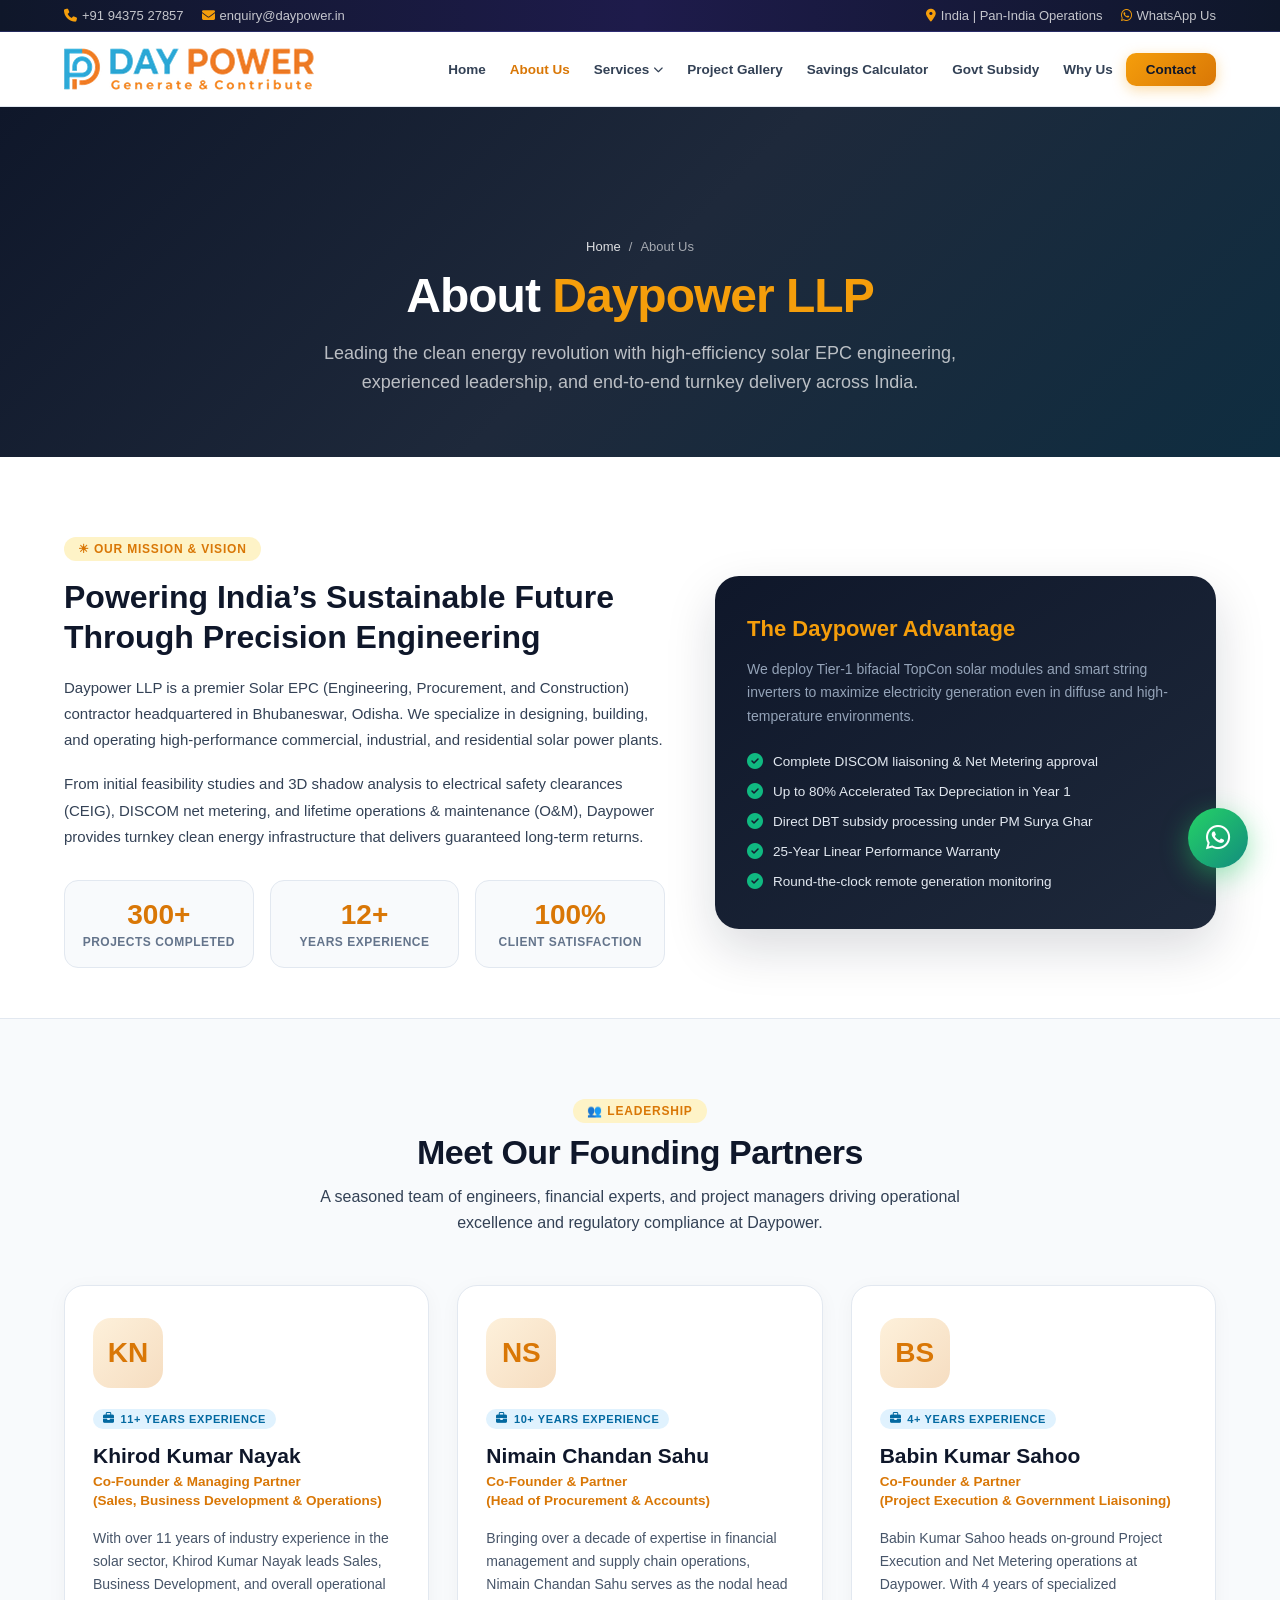
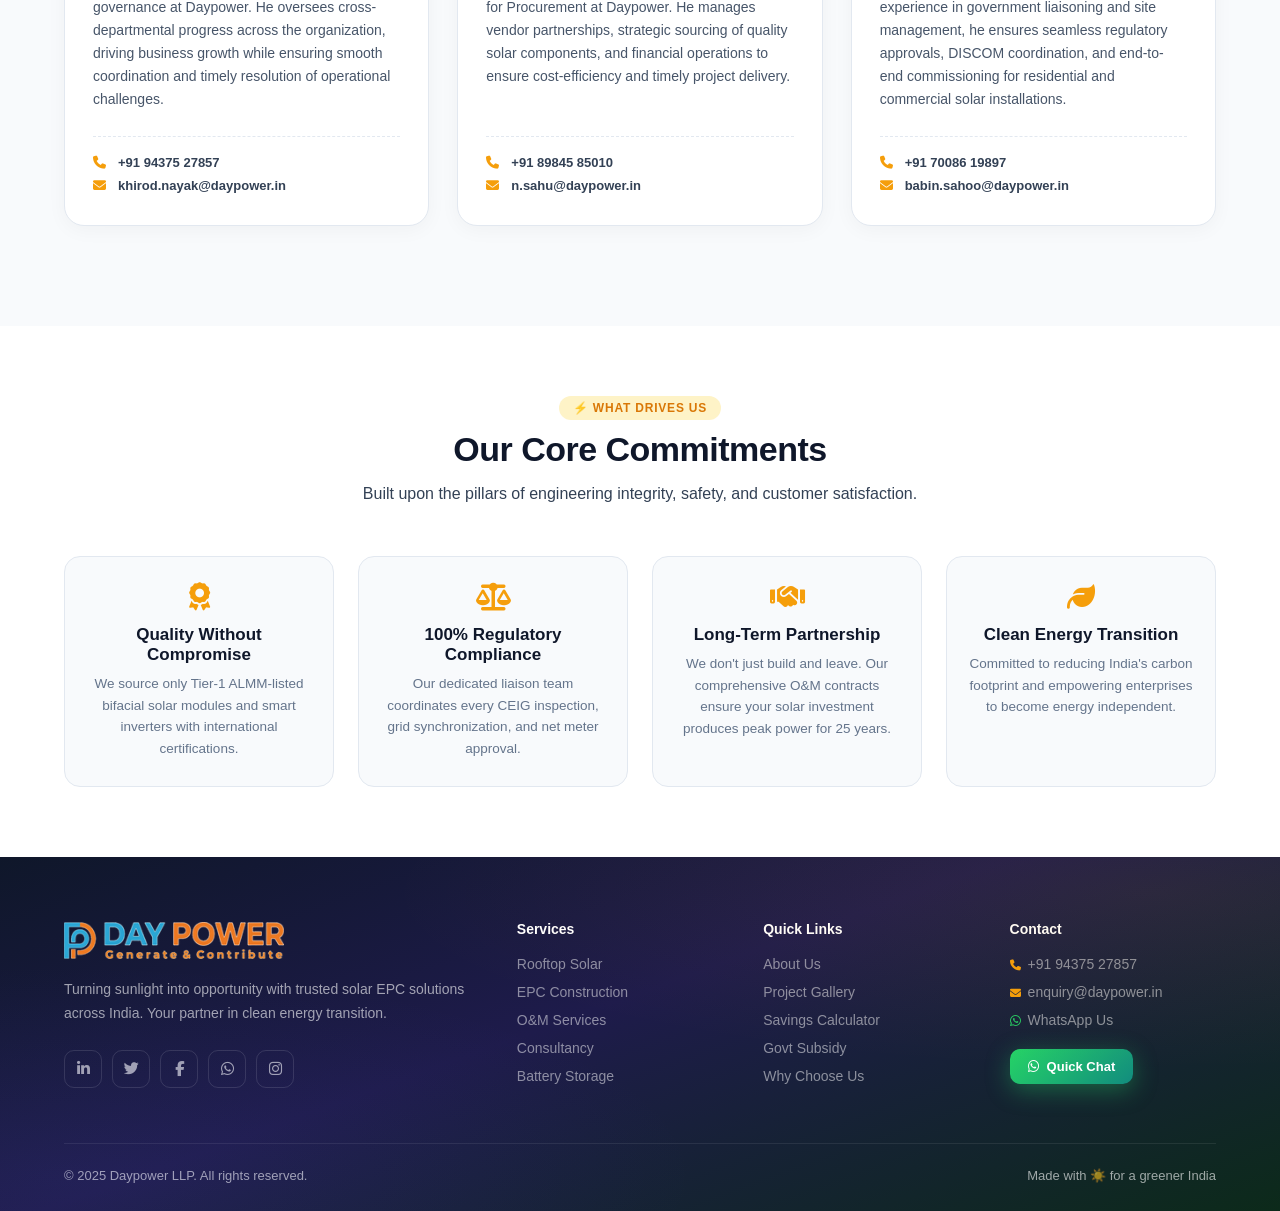
==== about.html @ 4690d652 "Create dedicated about.html page with founding leadership profiles and connect across navigation" ====
<!DOCTYPE html>
<html lang="en">

<head>
  <meta charset="UTF-8" />
  <meta name="viewport" content="width=device-width, initial-scale=1.0" />
  <title>About Us | Leadership & Team | Daypower LLP</title>
  <meta name="description"
    content="Meet the founders and leadership team behind Daypower LLP — delivering reliable commercial, industrial, and residential solar EPC solutions across India." />
  <link rel="stylesheet" href="style.css" />
  <link rel="stylesheet" href="https://cdnjs.cloudflare.com/ajax/libs/font-awesome/6.5.1/css/all.min.css" />
  <link rel="preconnect" href="https://fonts.googleapis.com">
  <link rel="preconnect" href="https://fonts.gstatic.com" crossorigin>
  <link href="https://fonts.googleapis.com/css2?family=Plus+Jakarta+Sans:wght@400;500;600;700;800;900&display=swap"
    rel="stylesheet">
  <style>
    /* ══════════════════════════════════════════════
       ABOUT US PAGE STYLES
    ══════════════════════════════════════════════ */
    #about-hero {
      padding: 130px 0 60px;
      background: linear-gradient(135deg, #0f172a 0%, #1e293b 50%, #0f2d40 100%);
      text-align: center;
      color: white;
    }

    .about-breadcrumb {
      display: inline-flex;
      align-items: center;
      gap: 8px;
      font-size: 13px;
      color: rgba(255, 255, 255, 0.6);
      margin-bottom: 14px;
      font-weight: 500;
    }

    .about-breadcrumb a {
      color: rgba(255, 255, 255, 0.85);
      text-decoration: none;
    }

    .about-breadcrumb a:hover {
      color: var(--sun);
    }

    .about-hero-title {
      font-size: clamp(32px, 5vw, 48px);
      font-weight: 900;
      color: #ffffff;
      margin-bottom: 16px;
      letter-spacing: -1px;
    }

    .about-hero-title span {
      color: var(--sun);
    }

    .about-hero-sub {
      font-size: 18px;
      color: rgba(255, 255, 255, 0.7);
      max-width: 680px;
      margin: 0 auto;
      line-height: 1.6;
    }

    /* Company Overview Section */
    .company-overview-section {
      padding: 80px 0 50px;
      background: #ffffff;
    }

    .overview-grid {
      display: grid;
      grid-template-columns: 1.2fr 1fr;
      gap: 50px;
      align-items: center;
    }

    .overview-left h2 {
      font-size: 32px;
      font-weight: 900;
      color: var(--navy);
      margin-bottom: 18px;
      line-height: 1.25;
    }

    .overview-left p {
      font-size: 15px;
      color: var(--slate);
      line-height: 1.75;
      margin-bottom: 18px;
    }

    .company-stats-pill-grid {
      display: grid;
      grid-template-columns: repeat(3, 1fr);
      gap: 16px;
      margin-top: 30px;
    }

    .stat-pill-box {
      background: #f8fafc;
      border: 1px solid #e2e8f0;
      border-radius: 14px;
      padding: 18px 14px;
      text-align: center;
    }

    .stat-pill-num {
      font-size: 28px;
      font-weight: 900;
      color: var(--sun-dark);
      margin-bottom: 4px;
    }

    .stat-pill-label {
      font-size: 12px;
      font-weight: 700;
      color: #64748b;
      text-transform: uppercase;
      letter-spacing: 0.5px;
    }

    .overview-right-card {
      background: linear-gradient(145deg, #0f172a 0%, #1e293b 100%);
      border-radius: 24px;
      padding: 40px 32px;
      color: white;
      box-shadow: 0 20px 50px rgba(15, 23, 42, 0.15);
    }

    .overview-right-card h3 {
      font-size: 22px;
      font-weight: 800;
      margin-bottom: 16px;
      color: var(--sun);
    }

    .overview-right-card p {
      font-size: 14px;
      line-height: 1.7;
      color: #94a3b8;
      margin-bottom: 24px;
    }

    .overview-features-list {
      list-style: none;
      display: flex;
      flex-direction: column;
      gap: 14px;
    }

    .overview-features-list li {
      font-size: 13.5px;
      display: flex;
      align-items: center;
      gap: 10px;
      color: #e2e8f0;
    }

    .overview-features-list li i {
      color: #10b981;
      font-size: 16px;
    }

    /* Leadership Section */
    .leadership-section {
      padding: 80px 0 100px;
      background: #f8fafc;
      border-top: 1px solid #e2e8f0;
    }

    .section-header-center {
      text-align: center;
      max-width: 680px;
      margin: 0 auto 50px;
    }

    .section-header-center .tag {
      margin-bottom: 10px;
    }

    .section-header-center h2 {
      font-size: 34px;
      font-weight: 900;
      color: var(--navy);
      margin-bottom: 12px;
      letter-spacing: -0.5px;
    }

    .section-header-center p {
      font-size: 16px;
      color: var(--slate);
      line-height: 1.6;
    }

    .leaders-grid {
      display: grid;
      grid-template-columns: repeat(3, 1fr);
      gap: 28px;
    }

    .leader-card {
      background: #ffffff;
      border: 1px solid #e2e8f0;
      border-radius: 20px;
      padding: 32px 28px;
      box-shadow: 0 4px 20px rgba(0, 0, 0, 0.04);
      display: flex;
      flex-direction: column;
      justify-content: space-between;
      transition: transform 0.3s ease, box-shadow 0.3s ease, border-color 0.3s ease;
      position: relative;
    }

    .leader-card:hover {
      transform: translateY(-8px);
      box-shadow: 0 20px 45px rgba(15, 23, 42, 0.09);
      border-color: #cbd5e1;
    }

    .leader-avatar {
      width: 70px;
      height: 70px;
      border-radius: 18px;
      background: linear-gradient(135deg, rgba(245, 158, 11, 0.15), rgba(217, 119, 6, 0.25));
      color: var(--sun-dark);
      font-size: 28px;
      display: flex;
      align-items: center;
      justify-content: center;
      margin-bottom: 20px;
      font-weight: 900;
    }

    .leader-exp-badge {
      display: inline-flex;
      align-items: center;
      gap: 6px;
      background: #e0f2fe;
      color: #0369a1;
      font-size: 11px;
      font-weight: 800;
      text-transform: uppercase;
      letter-spacing: 0.6px;
      padding: 4px 10px;
      border-radius: 20px;
      margin-bottom: 14px;
      align-self: flex-start;
    }

    .leader-name {
      font-size: 21px;
      font-weight: 900;
      color: var(--navy);
      margin-bottom: 4px;
      line-height: 1.25;
    }

    .leader-role {
      font-size: 13.5px;
      font-weight: 700;
      color: var(--sun-dark);
      margin-bottom: 16px;
      line-height: 1.4;
    }

    .leader-bio {
      font-size: 14px;
      color: #475569;
      line-height: 1.65;
      margin-bottom: 24px;
      flex-grow: 1;
    }

    .leader-contact-box {
      border-top: 1px dashed #e2e8f0;
      padding-top: 18px;
      display: flex;
      flex-direction: column;
      gap: 8px;
    }

    .leader-contact-link {
      display: flex;
      align-items: center;
      gap: 9px;
      font-size: 13px;
      font-weight: 600;
      color: #334155;
      text-decoration: none;
      transition: color 0.2s;
    }

    .leader-contact-link i {
      color: var(--sun);
      width: 16px;
      font-size: 13px;
    }

    .leader-contact-link:hover {
      color: var(--sun-dark);
    }

    /* Core Values */
    .values-section {
      padding: 70px 0;
      background: #ffffff;
    }

    .values-grid {
      display: grid;
      grid-template-columns: repeat(auto-fit, minmax(260px, 1fr));
      gap: 24px;
      margin-top: 40px;
    }

    .value-box {
      background: #f8fafc;
      border: 1px solid #e2e8f0;
      border-radius: 16px;
      padding: 26px 22px;
      text-align: center;
    }

    .value-box i {
      font-size: 28px;
      color: var(--sun);
      margin-bottom: 14px;
      display: inline-block;
    }

    .value-box h4 {
      font-size: 17px;
      font-weight: 800;
      color: var(--navy);
      margin-bottom: 8px;
    }

    .value-box p {
      font-size: 13.5px;
      color: #64748b;
      line-height: 1.6;
      margin: 0;
    }

    @media (max-width: 992px) {
      .overview-grid {
        grid-template-columns: 1fr;
        gap: 36px;
      }
      .leaders-grid {
        grid-template-columns: 1fr;
      }
    }
  </style>
</head>

<body>
  <!-- ══ TOPBAR ══ -->
  <div class="topbar">
    <div class="container">
      <div class="topbar-left">
        <span><i class="fas fa-phone"></i>+91 94375 27857</span>
        <span><i class="fas fa-envelope"></i>enquiry@daypower.in</span>
      </div>
      <div class="topbar-right">
        <span><i class="fas fa-map-marker-alt"></i>India | Pan-India Operations</span>
        <a href="https://wa.me/919437527857?text=Hello%2C%20I%20want%20a%20free%20solar%20consultation!"
          target="_blank"><i class="fab fa-whatsapp"></i>WhatsApp Us</a>
      </div>
    </div>
  </div>

  <!-- ══ NAVBAR ══ -->
  <nav id="navbar">
    <div class="container nav-inner">
      <a href="index.html" class="nav-logo">
        <img src="logo.png" alt="Day Power Logo" class="logo-img">
      </a>

      <button class="hamburger" id="hamburger" aria-label="Toggle menu">
        <span></span><span></span><span></span>
      </button>

      <ul class="nav-links" id="nav-links">
        <li><a href="index.html">Home</a></li>
        <li><a href="about.html" class="active">About Us</a></li>
        <li>
          <a href="index.html#services">Services <i class="fas fa-chevron-down chevron"></i></a>
          <div class="dropdown">
            <a href="index.html#srv-construction"><i class="fas fa-hard-hat"></i>Solar EPC</a>
            <a href="index.html#srv-rooftop"><i class="fas fa-solar-panel"></i>Rooftop & Ground-Mounted Solar</a>
            <a href="index.html#srv-om"><i class="fas fa-tools"></i>O&M Services</a>
            <a href="index.html#srv-consultancy"><i class="fas fa-lightbulb"></i>Consultancy</a>
            <a href="index.html#srv-lighting"><i class="fas fa-bolt"></i>Virtual Net Metering </a>
            <a href="index.html#srv-battery"><i class="fas fa-battery-full"></i>Group Net Metering</a>
          </div>
        </li>
        <li><a href="products.html">Project Gallery</a></li>
        <li><a href="calculator.html">Savings Calculator</a></li>
        <li><a href="subsidy.html">Govt Subsidy</a></li>
        <li><a href="index.html#why">Why Us</a></li>
        <li><a href="index.html#contact" class="nav-cta-btn">Contact</a></li>
      </ul>
    </div>
  </nav>

  <!-- ══ HERO ══ -->
  <section id="about-hero">
    <div class="container">
      <div class="about-breadcrumb">
        <a href="index.html">Home</a> <span>/</span> <span>About Us</span>
      </div>
      <h1 class="about-hero-title">About <span>Daypower LLP</span></h1>
      <p class="about-hero-sub">Leading the clean energy revolution with high-efficiency solar EPC engineering, experienced leadership, and end-to-end turnkey delivery across India.</p>
    </div>
  </section>

  <!-- ══ COMPANY OVERVIEW ══ -->
  <section class="company-overview-section">
    <div class="container">
      <div class="overview-grid">
        <div class="overview-left">
          <div class="tag">☀ Our Mission & Vision</div>
          <h2>Powering India’s Sustainable Future Through Precision Engineering</h2>
          <p>Daypower LLP is a premier Solar EPC (Engineering, Procurement, and Construction) contractor headquartered in Bhubaneswar, Odisha. We specialize in designing, building, and operating high-performance commercial, industrial, and residential solar power plants.</p>
          <p>From initial feasibility studies and 3D shadow analysis to electrical safety clearances (CEIG), DISCOM net metering, and lifetime operations & maintenance (O&M), Daypower provides turnkey clean energy infrastructure that delivers guaranteed long-term returns.</p>
          
          <div class="company-stats-pill-grid">
            <div class="stat-pill-box">
              <div class="stat-pill-num">300+</div>
              <div class="stat-pill-label">Projects Completed</div>
            </div>
            <div class="stat-pill-box">
              <div class="stat-pill-num">12+</div>
              <div class="stat-pill-label">Years Experience</div>
            </div>
            <div class="stat-pill-box">
              <div class="stat-pill-num">100%</div>
              <div class="stat-pill-label">Client Satisfaction</div>
            </div>
          </div>
        </div>

        <div class="overview-right-card">
          <h3>The Daypower Advantage</h3>
          <p>We deploy Tier-1 bifacial TopCon solar modules and smart string inverters to maximize electricity generation even in diffuse and high-temperature environments.</p>
          <ul class="overview-features-list">
            <li><i class="fas fa-check-circle"></i> Complete DISCOM liaisoning & Net Metering approval</li>
            <li><i class="fas fa-check-circle"></i> Up to 80% Accelerated Tax Depreciation in Year 1</li>
            <li><i class="fas fa-check-circle"></i> Direct DBT subsidy processing under PM Surya Ghar</li>
            <li><i class="fas fa-check-circle"></i> 25-Year Linear Performance Warranty</li>
            <li><i class="fas fa-check-circle"></i> Round-the-clock remote generation monitoring</li>
          </ul>
        </div>
      </div>
    </div>
  </section>

  <!-- ══ LEADERSHIP & FOUNDERS ══ -->
  <section class="leadership-section">
    <div class="container">
      <div class="section-header-center">
        <div class="tag">👥 Leadership</div>
        <h2>Meet Our Founding Partners</h2>
        <p>A seasoned team of engineers, financial experts, and project managers driving operational excellence and regulatory compliance at Daypower.</p>
      </div>

      <div class="leaders-grid">
        <!-- Leader 1 -->
        <div class="leader-card">
          <div>
            <div class="leader-avatar">KN</div>
            <div class="leader-exp-badge"><i class="fas fa-briefcase"></i> 11+ Years Experience</div>
            <h3 class="leader-name">Khirod Kumar Nayak</h3>
            <div class="leader-role">Co-Founder &amp; Managing Partner<br>(Sales, Business Development &amp; Operations)</div>
            <p class="leader-bio">With over 11 years of industry experience in the solar sector, Khirod Kumar Nayak leads Sales, Business Development, and overall operational governance at Daypower. He oversees cross-departmental progress across the organization, driving business growth while ensuring smooth coordination and timely resolution of operational challenges.</p>
          </div>
          <div class="leader-contact-box">
            <a href="tel:+919437527857" class="leader-contact-link">
              <i class="fas fa-phone"></i> +91 94375 27857
            </a>
            <a href="mailto:khirod.nayak@daypower.in" class="leader-contact-link">
              <i class="fas fa-envelope"></i> khirod.nayak@daypower.in
            </a>
          </div>
        </div>

        <!-- Leader 2 -->
        <div class="leader-card">
          <div>
            <div class="leader-avatar">NS</div>
            <div class="leader-exp-badge"><i class="fas fa-briefcase"></i> 10+ Years Experience</div>
            <h3 class="leader-name">Nimain Chandan Sahu</h3>
            <div class="leader-role">Co-Founder &amp; Partner<br>(Head of Procurement &amp; Accounts)</div>
            <p class="leader-bio">Bringing over a decade of expertise in financial management and supply chain operations, Nimain Chandan Sahu serves as the nodal head for Procurement at Daypower. He manages vendor partnerships, strategic sourcing of quality solar components, and financial operations to ensure cost-efficiency and timely project delivery.</p>
          </div>
          <div class="leader-contact-box">
            <a href="tel:+918984585010" class="leader-contact-link">
              <i class="fas fa-phone"></i> +91 89845 85010
            </a>
            <a href="mailto:n.sahu@daypower.in" class="leader-contact-link">
              <i class="fas fa-envelope"></i> n.sahu@daypower.in
            </a>
          </div>
        </div>

        <!-- Leader 3 -->
        <div class="leader-card">
          <div>
            <div class="leader-avatar">BS</div>
            <div class="leader-exp-badge"><i class="fas fa-briefcase"></i> 4+ Years Experience</div>
            <h3 class="leader-name">Babin Kumar Sahoo</h3>
            <div class="leader-role">Co-Founder &amp; Partner<br>(Project Execution &amp; Government Liaisoning)</div>
            <p class="leader-bio">Babin Kumar Sahoo heads on-ground Project Execution and Net Metering operations at Daypower. With 4 years of specialized experience in government liaisoning and site management, he ensures seamless regulatory approvals, DISCOM coordination, and end-to-end commissioning for residential and commercial solar installations.</p>
          </div>
          <div class="leader-contact-box">
            <a href="tel:+917008619897" class="leader-contact-link">
              <i class="fas fa-phone"></i> +91 70086 19897
            </a>
            <a href="mailto:babin.sahoo@daypower.in" class="leader-contact-link">
              <i class="fas fa-envelope"></i> babin.sahoo@daypower.in
            </a>
          </div>
        </div>
      </div>
    </div>
  </section>

  <!-- ══ CORE VALUES ══ -->
  <section class="values-section">
    <div class="container">
      <div class="section-header-center">
        <div class="tag">⚡ What Drives Us</div>
        <h2>Our Core Commitments</h2>
        <p>Built upon the pillars of engineering integrity, safety, and customer satisfaction.</p>
      </div>

      <div class="values-grid">
        <div class="value-box">
          <i class="fas fa-award"></i>
          <h4>Quality Without Compromise</h4>
          <p>We source only Tier-1 ALMM-listed bifacial solar modules and smart inverters with international certifications.</p>
        </div>
        <div class="value-box">
          <i class="fas fa-scale-balanced"></i>
          <h4>100% Regulatory Compliance</h4>
          <p>Our dedicated liaison team coordinates every CEIG inspection, grid synchronization, and net meter approval.</p>
        </div>
        <div class="value-box">
          <i class="fas fa-handshake"></i>
          <h4>Long-Term Partnership</h4>
          <p>We don't just build and leave. Our comprehensive O&M contracts ensure your solar investment produces peak power for 25 years.</p>
        </div>
        <div class="value-box">
          <i class="fas fa-leaf"></i>
          <h4>Clean Energy Transition</h4>
          <p>Committed to reducing India's carbon footprint and empowering enterprises to become energy independent.</p>
        </div>
      </div>
    </div>
  </section>

  <!-- ══ FOOTER ══ -->
  <footer>
    <div class="container">
      <div class="footer-grid">
        <div class="footer-brand">
          <div style="display:flex;align-items:center;gap:10px;margin-bottom:4px;">
            <img src="logo.png" alt="Day Power Logo" class="footer-logo-img">
          </div>
          <p>Turning sunlight into opportunity with trusted solar EPC solutions across India. Your partner in clean energy transition.</p>
          <div class="footer-socials">
            <a href="#"><i class="fab fa-linkedin-in"></i></a>
            <a href="#"><i class="fab fa-twitter"></i></a>
            <a href="#"><i class="fab fa-facebook-f"></i></a>
            <a href="https://wa.me/919437527857" target="_blank"><i class="fab fa-whatsapp"></i></a>
            <a href="itss_karan_2005"><i class="fab fa-instagram"></i></a>
          </div>
        </div>
        <div class="footer-col">
          <h4>Services</h4>
          <ul>
            <li><a href="index.html#srv-rooftop">Rooftop Solar</a></li>
            <li><a href="index.html#srv-construction">EPC Construction</a></li>
            <li><a href="index.html#srv-om">O&M Services</a></li>
            <li><a href="index.html#srv-consultancy">Consultancy</a></li>
            <li><a href="index.html#srv-battery">Battery Storage</a></li>
          </ul>
        </div>
        <div class="footer-col">
          <h4>Quick Links</h4>
          <ul>
            <li><a href="about.html">About Us</a></li>
            <li><a href="products.html">Project Gallery</a></li>
            <li><a href="calculator.html">Savings Calculator</a></li>
            <li><a href="subsidy.html">Govt Subsidy</a></li>
            <li><a href="index.html#why">Why Choose Us</a></li>
          </ul>
        </div>
        <div class="footer-col">
          <h4>Contact</h4>
          <ul>
            <li><a href="tel:+919437527857"><i class="fas fa-phone" style="color:var(--sun);margin-right:7px;font-size:11px;"></i>+91 94375 27857</a></li>
            <li><a href="mailto:enquiry@daypower.in"><i class="fas fa-envelope" style="color:var(--sun);margin-right:7px;font-size:11px;"></i>enquiry@daypower.in</a></li>
            <li><a href="https://wa.me/919437527857" target="_blank"><i class="fab fa-whatsapp" style="color:#25d366;margin-right:7px;font-size:12px;"></i>WhatsApp Us</a></li>
          </ul>
          <div style="margin-top:20px;">
            <a href="https://wa.me/919437527857?text=Hi%2C%20I%20need%20solar%20consultation!" target="_blank"
              class="btn btn-green" style="font-size:13px;padding:10px 18px;border-radius:10px;">
              <i class="fab fa-whatsapp"></i>Quick Chat
            </a>
          </div>
        </div>
      </div>
      <div class="footer-bottom">
        <span>© 2025 Daypower LLP. All rights reserved.</span>
        <span>Made with ☀️ for a greener India</span>
      </div>
    </div>
  </footer>

  <!-- ══ WHATSAPP FLOAT BUTTON ══ -->
  <div id="wa-float">
    <div class="wa-bubble">💬 Chat with us on WhatsApp!</div>
    <a href="https://wa.me/919437527857?text=Hello%2C%20I%27m%20interested%20in%20solar%20solutions!" target="_blank"
      class="wa-btn" aria-label="Chat on WhatsApp">
      <i class="fab fa-whatsapp"></i>
    </a>
  </div>

  <script src="script.js"></script>
</body>

</html>
---- style.css ----
/* ───────────── RESET & BASE ───────────── */
*,
*::before,
*::after {
  margin: 0;
  padding: 0;
  box-sizing: border-box;
}

html {
  scroll-behavior: smooth;
  font-size: 16px;
  scroll-padding-top: 100px;
}

body {
  font-family: 'Inter', sans-serif;
  color: #1a1a2e;
  background: #fff;
  overflow-x: hidden;
}

a {
  text-decoration: none;
  color: inherit;
}

img {
  max-width: 100%;
}

/* ───────────── TOKENS ───────────── */
:root {
  --sun: #f59e0b;
  --sun-dark: #d97706;
  --sun-light: #fef3c7;
  --green: #10b981;
  --green-dark: #059669;
  --navy: #0f172a;
  --navy-mid: #1e293b;
  --slate: #334155;
  --muted: #64748b;
  --border: #e2e8f0;
  --bg-soft: #f8fafc;
  --white: #ffffff;
  --wa: #25d366;
  --wa-dark: #128c7e;
  /* Extended gradient palette */
  --grad-sun: linear-gradient(135deg, #f59e0b 0%, #ef4444 60%, #f97316 100%);
  --grad-ocean: linear-gradient(135deg, #0ea5e9 0%, #6366f1 60%, #8b5cf6 100%);
  --grad-aurora: linear-gradient(135deg, #10b981 0%, #06b6d4 60%, #3b82f6 100%);
  --grad-sunset: linear-gradient(135deg, #f59e0b 0%, #f97316 40%, #94f221 100%);
  --grad-dark: linear-gradient(135deg, #0f172a 0%, #1e293b 50%, #0f2d40 100%);
}

/* ───────────── UTILITY ───────────── */
.container {
  max-width: 1200px;
  margin: 0 auto;
  padding: 0 24px;
}

.section-title {
  font-size: clamp(28px, 4vw, 44px);
  font-weight: 800;
  letter-spacing: -1px;
  line-height: 1.15;
  color: var(--navy);
}

.section-title .grad {
  background: linear-gradient(90deg, #f59e0b, #f97316, #fd7c2c);
  -webkit-background-clip: text;
  -webkit-text-fill-color: transparent;
  background-clip: text;
}

.section-sub {
  color: var(--muted);
  font-size: 17px;
  line-height: 1.7;
  margin-top: 14px;
}

.tag {
  display: inline-flex;
  align-items: center;
  gap: 6px;
  background: var(--sun-light);
  color: var(--sun-dark);
  font-size: 12px;
  font-weight: 700;
  padding: 5px 14px;
  border-radius: 99px;
  letter-spacing: 0.8px;
  text-transform: uppercase;
  margin-bottom: 16px;
}

.btn {
  display: inline-flex;
  align-items: center;
  gap: 8px;
  padding: 14px 28px;
  border-radius: 12px;
  font-size: 15px;
  font-weight: 700;
  cursor: pointer;
  border: none;
  transition: all 0.25s cubic-bezier(0.34, 1.56, 0.64, 1);
  white-space: nowrap;
}

.btn-primary {
  background: linear-gradient(135deg, var(--sun), var(--sun-dark));
  color: var(--navy);
  box-shadow: 0 6px 24px rgba(245, 158, 11, 0.38);
}

.btn-primary:hover {
  transform: translateY(-3px);
  box-shadow: 0 12px 36px rgba(173, 131, 57, 0.55);
  filter: brightness(1.06);
}

.btn-outline {
  background: transparent;
  color: var(--white);
  border: 2px solid rgba(255, 255, 255, 0.45);
}

.btn-outline:hover {
  background: rgba(255, 255, 255, 0.12);
  border-color: rgba(255, 255, 255, 0.8);
  transform: translateY(-3px);
}

.btn-green {
  background: linear-gradient(135deg, var(--wa), var(--wa-dark));
  color: var(--white);
  box-shadow: 0 6px 24px rgba(37, 211, 102, 0.38);
}

.btn-green:hover {
  transform: translateY(-3px);
  box-shadow: 0 12px 36px rgba(37, 211, 102, 0.55);
}

.btn-dark {
  background: var(--navy);
  color: var(--white);
  box-shadow: 0 6px 20px rgba(15, 23, 42, 0.22);
}

.btn-dark:hover {
  background: var(--navy-mid);
  transform: translateY(-3px);
  box-shadow: 0 12px 32px rgba(15, 23, 42, 0.35);
}

/* ───────────── TOP BAR ───────────── */
.topbar {
  background: linear-gradient(90deg, #0f172a 0%, #1e1b4b 50%, #0f172a 100%);
  color: rgba(255, 255, 255, 0.75);
  font-size: 13px;
  padding: 8px 0;
  border-bottom: 1px solid rgba(99, 102, 241, 0.25);
}

.topbar .container {
  display: flex;
  justify-content: space-between;
  align-items: center;
  flex-wrap: wrap;
  gap: 8px;
}

.topbar a {
  color: rgba(255, 255, 255, 0.75);
  transition: color 0.2s;
}

.topbar a:hover {
  color: var(--sun);
}

.topbar-left,
.topbar-right {
  display: flex;
  align-items: center;
  gap: 18px;
}

.topbar i {
  color: var(--sun);
  margin-right: 5px;
}

/* ───────────── NAVBAR ───────────── */
nav#navbar {
  position: sticky;
  top: 0;
  z-index: 999;
  background: rgba(255, 255, 255, 0.95);

  border-bottom: 1px solid var(--border);
  transition: box-shadow 0.3s;
}

nav#navbar.scrolled {
  box-shadow: 0 4px 24px rgba(0, 0, 0, 0.1);
}

.nav-inner {
  display: flex;
  align-items: center;
  justify-content: space-between;
  height: 74px;
}

.nav-logo {
  display: flex;
  align-items: center;
  text-decoration: none;
}

.logo-img {
  height: 42px;
  width: auto;
  max-height: 44px;
  object-fit: contain;
  display: block;
}

.logo-sun {
  width: 40px;
  height: 40px;
  background: linear-gradient(135deg, var(--sun), var(--sun-dark));
  border-radius: 12px;
  display: flex;
  align-items: center;
  justify-content: center;
  font-size: 20px;
  box-shadow: 0 4px 14px rgba(245, 158, 11, 0.4);
  transition: transform 0.3s, box-shadow 0.3s;
}

.nav-logo:hover .logo-sun {
  transform: rotate(15deg) scale(1.1);
  box-shadow: 0 8px 22px rgba(245, 158, 11, 0.55);
}

.logo-text span {
  color: var(--sun);
}

.nav-links {
  display: flex;
  align-items: center;
  gap: 2px;
  list-style: none;
}

.nav-links>li {
  position: relative;
}

.nav-links>li>a {
  display: flex;
  align-items: center;
  gap: 4px;
  padding: 8px 11px;
  font-size: 13.5px;
  font-weight: 600;
  color: var(--slate);
  border-radius: 8px;
  transition: all 0.2s;
  white-space: nowrap;
}

.nav-links>li>a:hover {
  color: var(--sun-dark);
  background: var(--sun-light);
}

.nav-links>li>a.active {
  color: var(--sun-dark);
}

/* Dropdown */
.nav-links .dropdown {
  position: absolute;
  top: calc(100% + 8px);
  left: 0;
  background: var(--white);
  border: 1px solid var(--border);
  border-radius: 14px;
  min-width: 220px;
  box-shadow: 0 20px 50px rgba(0, 0, 0, 0.12);
  opacity: 0;
  pointer-events: none;
  transform: translateY(8px);
  transition: all 0.25s ease;
  z-index: 100;
  padding: 8px;
}

.nav-links>li:hover .dropdown {
  opacity: 1;
  pointer-events: all;
  transform: translateY(0);
}

.dropdown a {
  display: flex;
  align-items: center;
  gap: 10px;
  padding: 10px 14px;
  font-size: 14px;
  font-weight: 500;
  color: var(--slate);
  border-radius: 8px;
  transition: all 0.18s;
}

.dropdown a i {
  color: var(--sun);
  width: 16px;
}

.dropdown a:hover {
  background: var(--sun-light);
  color: var(--sun-dark);
}

/* Chevron */
.chevron {
  font-size: 10px;
  transition: transform 0.2s;
}

.nav-links>li:hover .chevron {
  transform: rotate(180deg);
}

.nav-cta-btn {
  background: linear-gradient(135deg, var(--sun), var(--sun-dark));
  color: var(--navy) !important;
  font-weight: 700 !important;
  padding: 9px 20px !important;
  border-radius: 10px !important;
  box-shadow: 0 4px 14px rgba(245, 158, 11, 0.35);
}

.nav-cta-btn:hover {
  transform: translateY(-2px) !important;
  box-shadow: 0 8px 24px rgba(245, 158, 11, 0.5) !important;
  background: var(--sun-light) !important;
}

.nav-cta-btn:hover {
  background: linear-gradient(135deg, var(--sun), var(--sun-dark)) !important;
}

/* Hamburger */
.hamburger {
  display: none;
  flex-direction: column;
  gap: 5px;
  cursor: pointer;
  padding: 6px;
  background: none;
  border: none;
}

.hamburger span {
  display: block;
  width: 24px;
  height: 2px;
  background: var(--navy);
  border-radius: 99px;
  transition: all 0.3s;
}

.hamburger.open span:nth-child(1) {
  transform: translateY(7px) rotate(45deg);
}

.hamburger.open span:nth-child(2) {
  opacity: 0;
}

.hamburger.open span:nth-child(3) {
  transform: translateY(-7px) rotate(-45deg);
}

@media (max-width: 1100px) {
  .hamburger {
    display: flex;
  }

  .nav-links {
    display: none;
    position: fixed;
    top: 74px;
    left: 0;
    right: 0;
    background: white;
    flex-direction: column;
    align-items: stretch;
    padding: 16px;
    border-bottom: 1px solid var(--border);
    box-shadow: 0 20px 40px rgba(0, 0, 0, 0.12);
    gap: 4px;
    max-height: calc(100vh - 80px);
    overflow-y: auto;
  }

  .nav-links.open {
    display: flex;
  }

  .nav-links .dropdown {
    position: static;
    opacity: 1;
    pointer-events: all;
    transform: none;
    box-shadow: none;
    border: none;
    background: var(--bg-soft);
    margin-top: 4px;
  }
}

/* ───────────── HERO ───────────── */
#hero {
  background: linear-gradient(135deg, #0f172a 0%, #1e293b 50%, #0f2027 100%);
  position: relative;
  overflow: hidden;
  padding: 100px 0 90px;
}

#hero::before {
  content: '';
  position: absolute;
  inset: 0;
  background: radial-gradient(ellipse 80% 60% at 75% 45%, rgba(245, 158, 11, 0.18), transparent),
    radial-gradient(ellipse 50% 70% at 10% 80%, rgba(16, 185, 129, 0.12), transparent);
}

/* Animated grid */
#hero::after {
  content: '';
  position: absolute;
  inset: 0;
  background-image: linear-gradient(rgba(255, 255, 255, 0.03) 1px, transparent 1px),
    linear-gradient(90deg, rgba(255, 255, 255, 0.03) 1px, transparent 1px);
  background-size: 50px 50px;
}

.hero-content {
  position: relative;
  z-index: 2;
  display: grid;
  grid-template-columns: 1fr 1fr;
  gap: 60px;
  align-items: center;
}

.hero-left {
  animation: heroIn 0.8s both;
}

@keyframes heroIn {
  from {
    opacity: 0;
    transform: translateX(-40px);
  }

  to {
    opacity: 1;
    transform: none;
  }
}

.hero-badge {
  display: inline-flex;
  align-items: center;
  gap: 8px;
  background: rgba(245, 158, 11, 0.15);
  border: 1px solid rgba(245, 158, 11, 0.35);
  color: var(--sun);
  font-size: 12px;
  font-weight: 700;
  padding: 6px 16px;
  border-radius: 99px;
  margin-bottom: 24px;
  letter-spacing: 0.6px;
  text-transform: uppercase;
}

.hero-badge::before {
  content: '☀';
  font-size: 14px;
}

.hero-title {
  font-size: clamp(36px, 5vw, 62px);
  font-weight: 900;
  line-height: 1.08;
  letter-spacing: -2px;
  color: var(--white);
  margin-bottom: 22px;
}

.hero-title .sun {
  background: linear-gradient(90deg, var(--sun), #fbbf24);
  -webkit-background-clip: text;
  -webkit-text-fill-color: transparent;
  background-clip: text;
}

.hero-desc {
  color: rgba(255, 255, 255, 0.65);
  font-size: 17px;
  line-height: 1.75;
  margin-bottom: 36px;
  max-width: 500px;
}

.hero-btns {
  display: flex;
  gap: 14px;
  flex-wrap: wrap;
  margin-bottom: 50px;
}

.hero-stats {
  display: flex;
  gap: 36px;
  flex-wrap: wrap;
}

.stat-num {
  font-size: 36px;
  font-weight: 900;
  color: var(--sun);
  letter-spacing: -1px;
  line-height: 1;
}

.stat-label {
  font-size: 13px;
  color: rgba(255, 255, 255, 0.5);
  margin-top: 4px;
  font-weight: 500;
}

/* Hero right — solar panel visual */
.hero-right {
  animation: heroInR 0.8s 0.2s both;
}

@keyframes heroInR {
  from {
    opacity: 0;
    transform: translateX(40px);
  }

  to {
    opacity: 1;
    transform: none;
  }
}

.hero-card-wrap {
  position: relative;
}

.hero-visual {
  background: linear-gradient(135deg, rgba(245, 158, 11, 0.12), rgba(16, 185, 129, 0.08));
  border: 1px solid rgba(255, 255, 255, 0.1);
  border-radius: 24px;
  padding: 40px;
}

.solar-icon-big {
  font-size: 120px;
  text-align: center;
  filter: drop-shadow(0 0 40px rgba(245, 158, 11, 0.6));
  animation: pulse 3s ease-in-out infinite;
}

@keyframes pulse {

  0%,
  100% {
    transform: scale(1);
    filter: drop-shadow(0 0 40px rgba(245, 158, 11, 0.6));
  }

  50% {
    transform: scale(1.04);
    filter: drop-shadow(0 0 70px rgba(245, 158, 11, 0.85));
  }
}

.floating-badge {
  position: absolute;
  background: var(--white);
  border-radius: 14px;
  padding: 14px 18px;
  box-shadow: 0 12px 36px rgba(0, 0, 0, 0.18);
  display: flex;
  align-items: center;
  gap: 10px;
  font-weight: 700;
  font-size: 14px;
  color: var(--navy);
  animation: floatY 3s ease-in-out infinite;
}

@keyframes floatY {

  0%,
  100% {
    transform: translateY(0);
  }

  50% {
    transform: translateY(-8px);
  }
}

.floating-badge i {
  font-size: 22px;
}

.fb1 {
  top: -20px;
  right: -20px;
  animation-delay: 0s;
}

.fb2 {
  bottom: 20px;
  left: -20px;
  animation-delay: 1.5s;
}

/* ───────────── ABOUT / INTRO STRIP ───────────── */
#about {
  padding: 80px 0;
  background: linear-gradient(160deg, #f8fafc 0%, #fff7ed 40%, #ecfdf5 100%);
}

.about-grid {
  display: grid;
  grid-template-columns: 1fr 1fr;
  gap: 64px;
  align-items: center;
}

.about-icon-grid {
  display: grid;
  grid-template-columns: 1fr 1fr;
  gap: 16px;
}

.about-icon-card {
  background: var(--white);
  border: 1px solid var(--border);
  border-radius: 16px;
  padding: 24px;
  text-align: center;
  transition: all 0.3s ease;
  cursor: default;
  position: relative;
  overflow: hidden;
}

.about-icon-card::after {
  content: '';
  position: absolute;
  inset: 0;
  background: linear-gradient(135deg, rgba(245, 158, 11, 0.06), rgba(16, 185, 129, 0.06));
  opacity: 0;
  transition: opacity 0.3s;
}

.about-icon-card:hover::after {
  opacity: 1;
}

.about-icon-card:hover {
  border-color: transparent;
  box-shadow: 0 12px 36px rgba(245, 158, 11, 0.2), 0 0 0 2px rgba(245, 158, 11, 0.3);
  transform: translateY(-4px);
}

.about-icon-card i {
  font-size: 32px;
  background: linear-gradient(135deg, var(--sun), #f97316);
  -webkit-background-clip: text;
  -webkit-text-fill-color: transparent;
  background-clip: text;
  margin-bottom: 10px;
  display: block;
}

.about-icon-card h4 {
  font-size: 14px;
  font-weight: 700;
  color: var(--navy);
}

.about-icon-card p {
  font-size: 12px;
  color: var(--muted);
  margin-top: 4px;
}

/* ───────────── SERVICES ───────────── */
#services {
  padding: 90px 0;
  background: linear-gradient(180deg, #ffffff 0%, #fff8f0 50%, #ffffff 100%);
}

.services-header {
  text-align: center;
  max-width: 620px;
  margin: 0 auto 56px;
}

.services-grid {
  display: grid;
  grid-template-columns: repeat(3, 1fr);
  gap: 24px;
}

.service-card {
  background: var(--bg-soft);
  border: 1px solid var(--border);
  border-radius: 20px;
  padding: 32px 28px;
  transition: all 0.3s ease;
  position: relative;
  overflow: hidden;
}

.service-card::before {
  content: '';
  position: absolute;
  top: 0;
  left: 0;
  right: 0;
  height: 4px;
  background: linear-gradient(90deg, #f59e0b, #f97316, #ef4444, #10b981);
  transform: scaleX(0);
  transform-origin: left;
  transition: transform 0.35s ease;
}

.service-card:hover::before {
  transform: scaleX(1);
}

.service-card:hover {
  border-color: rgba(245, 158, 11, 0.3);
  box-shadow: 0 20px 50px rgba(245, 158, 11, 0.12);
  transform: translateY(-6px);
  background: var(--white);
}

.service-icon {
  width: 56px;
  height: 56px;
  border-radius: 14px;
  background: linear-gradient(135deg, #fef3c7, #fff7ed);
  display: flex;
  align-items: center;
  justify-content: center;
  font-size: 26px;
  margin-bottom: 20px;
  transition: all 0.3s;
  box-shadow: 0 4px 12px rgba(245, 158, 11, 0.15);
}

.service-card:hover .service-icon {
  background: linear-gradient(135deg, #f59e0b, #f97316, #ef4444);
  box-shadow: 0 8px 24px rgba(239, 68, 68, 0.3);
  transform: scale(1.1) rotate(-5deg);
}

.service-card h3 {
  font-size: 18px;
  font-weight: 700;
  color: var(--navy);
  margin-bottom: 10px;
}

.service-card p {
  font-size: 14px;
  color: var(--muted);
  line-height: 1.65;
}

.service-card .learn-more {
  display: inline-flex;
  align-items: center;
  gap: 6px;
  margin-top: 18px;
  font-size: 13px;
  font-weight: 700;
  color: var(--sun-dark);
  transition: gap 0.2s;
}

.service-card:hover .learn-more {
  gap: 10px;
}

.service-card:target {
  border-color: var(--sun);
  background: var(--white);
  transform: translateY(-6px);
  animation: targetPulse 1.5s ease-out 2;
}

.service-card:target::before {
  transform: scaleX(1);
}

@keyframes targetPulse {
  0% {
    box-shadow: 0 0 0 0 rgba(245, 158, 11, 0.4), 0 20px 50px rgba(0, 0, 0, 0.1);
  }

  70% {
    box-shadow: 0 0 0 15px rgba(245, 158, 11, 0), 0 20px 50px rgba(0, 0, 0, 0.1);
  }

  100% {
    box-shadow: 0 0 0 0 rgba(245, 158, 11, 0), 0 20px 50px rgba(0, 0, 0, 0.1);
  }
}

/* ───────────── WHY CHOOSE US ───────────── */
#why {
  padding: 90px 0;
  background: linear-gradient(135deg, #0f172a 0%, #1e1b4b 40%, #0c2a3f 70%, #0f172a 100%);
  position: relative;
  overflow: hidden;
}

#why::before {
  content: '';
  position: absolute;
  inset: 0;
  background:
    radial-gradient(ellipse 60% 50% at 80% 20%, rgba(245, 158, 11, 0.15), transparent),
    radial-gradient(ellipse 50% 60% at 10% 80%, rgba(99, 102, 241, 0.15), transparent),
    radial-gradient(ellipse 40% 40% at 50% 50%, rgba(16, 185, 129, 0.06), transparent);
}

.why-header {
  text-align: center;
  max-width: 640px;
  margin: 0 auto 60px;
}

.why-header .section-title {
  color: var(--white);
}

.why-header .section-sub {
  color: rgba(255, 255, 255, 0.55);
}

.why-grid {
  display: grid;
  grid-template-columns: repeat(3, 1fr);
  gap: 24px;
  position: relative;
  z-index: 1;
}

.why-card {
  background: linear-gradient(145deg, rgba(255, 255, 255, 0.06), rgba(255, 255, 255, 0.02));
  border: 1px solid rgba(255, 255, 255, 0.1);
  border-radius: 20px;
  padding: 32px 26px;
  transition: all 0.3s;
  position: relative;
  overflow: hidden;
}

.why-card::before {
  content: '';
  position: absolute;
  top: 0;
  left: 0;
  right: 0;
  height: 3px;
  background: linear-gradient(90deg, #f59e0b, #6366f1, #10b981);
  opacity: 0;
  transition: opacity 0.35s;
}

.why-card:hover::before {
  opacity: 1;
}

.why-card:hover {
  background: linear-gradient(145deg, rgba(245, 158, 11, 0.1), rgba(99, 102, 241, 0.06));
  border-color: rgba(245, 158, 11, 0.35);
  transform: translateY(-5px);
  box-shadow: 0 20px 50px rgba(0, 0, 0, 0.3), 0 0 30px rgba(245, 158, 11, 0.1);
}

.why-num {
  font-size: 48px;
  font-weight: 900;
  background: linear-gradient(135deg, rgba(245, 158, 11, 0.35), rgba(99, 102, 241, 0.25));
  -webkit-background-clip: text;
  -webkit-text-fill-color: transparent;
  background-clip: text;
  line-height: 1;
  margin-bottom: 14px;
  letter-spacing: -2px;
}

.why-icon {
  font-size: 28px;
  margin-bottom: 14px;
}

.why-card h3 {
  font-size: 17px;
  font-weight: 700;
  color: var(--white);
  margin-bottom: 10px;
}

.why-card p {
  font-size: 14px;
  color: rgba(255, 255, 255, 0.5);
  line-height: 1.65;
}

/* ───────────── CTA STRIP ───────────── */
#cta-strip {
  background: linear-gradient(135deg, #1508ca 0%, #0cdfd8 35%, #0e9465 65%, #045f02 100%);
  background-size: 200% 200%;
  animation: gradShift 6s ease infinite;
  padding: 70px 0;
  text-align: center;
  position: relative;
  overflow: hidden;
}

#cta-strip::before {
  content: '';
  position: absolute;
  inset: 0;
  background: radial-gradient(ellipse 70% 80% at 50% 50%, rgba(255, 255, 255, 0.12), transparent);
}

@keyframes gradShift {
  0% {
    background-position: 0% 50%;
  }

  50% {
    background-position: 100% 50%;
  }

  100% {
    background-position: 0% 50%;
  }
}

#cta-strip h2 {
  font-size: clamp(24px, 4vw, 42px);
  font-weight: 900;
  color: var(--navy);
  letter-spacing: -1px;
  margin-bottom: 14px;
  position: relative;
  z-index: 1;
}

#cta-strip p {
  font-size: 17px;
  color: rgba(15, 23, 42, 0.75);
  margin-bottom: 36px;
  position: relative;
  z-index: 1;
}

.cta-btns {
  position: relative;
  z-index: 1;
}

.cta-btns {
  display: flex;
  gap: 14px;
  justify-content: center;
  flex-wrap: wrap;
}

/* ───────────── TESTIMONIALS ───────────── */
#testimonials {
  padding: 90px 0;
  background: linear-gradient(160deg, #f8fafc 0%, #eff6ff 45%, #f0fdf4 100%);
  overflow: hidden;
}

.test-header {
  text-align: center;
  margin-bottom: 48px;
}

/* ── Slider Wrapper: clips the track and holds arrow buttons ── */
.slider-wrapper {
  position: relative;
  overflow: hidden;
}

/* ── Slider Track: flex row of cards, moved via transform ── */
.slider-track {
  display: flex;
  gap: 24px;
  transition: transform 0.6s cubic-bezier(0.25, 0.46, 0.45, 0.94);
  will-change: transform;
}

/* ── Individual Card ── */
.test-card {
  /* Desktop: show 3 cards. Width = (100% - 2 gaps) / 3 */
  flex: 0 0 calc((100% - 48px) / 3);
  background: var(--white);
  border: 1px solid var(--border);
  border-radius: 20px;
  padding: 32px;
  transition: box-shadow 0.3s, transform 0.3s, border-color 0.3s;
  box-sizing: border-box;
}

.test-card:hover {
  transform: translateY(-6px);
  box-shadow: 0 20px 48px rgba(0, 0, 0, 0.1);
  border-color: var(--sun);
}

.stars {
  color: var(--sun);
  font-size: 17px;
  margin-bottom: 16px;
  letter-spacing: 2px;
}

.test-card p {
  font-size: 15px;
  color: var(--slate);
  line-height: 1.75;
  margin-bottom: 24px;
  font-style: italic;
}

.test-author {
  display: flex;
  align-items: center;
  gap: 12px;
}

.test-avatar {
  width: 46px;
  height: 46px;
  border-radius: 50%;
  background: linear-gradient(135deg, #f59e0b, #f97316, #ef4444);
  display: flex;
  align-items: center;
  justify-content: center;
  color: white;
  font-weight: 700;
  font-size: 15px;
  flex-shrink: 0;
  box-shadow: 0 4px 12px rgba(245, 158, 11, 0.35);
}

.test-author h4 {
  font-size: 14px;
  font-weight: 700;
  color: var(--navy);
  margin-bottom: 2px;
}

.test-author span {
  font-size: 12px;
  color: var(--muted);
}

/* ── Arrow Buttons ── */
.slider-btn {
  position: absolute;
  top: 50%;
  transform: translateY(-50%);
  width: 46px;
  height: 46px;
  border-radius: 50%;
  border: none;
  cursor: pointer;
  display: flex;
  align-items: center;
  justify-content: center;
  font-size: 16px;
  z-index: 10;
  transition: all 0.3s;
  box-shadow: 0 4px 16px rgba(0, 0, 0, 0.15);
}

.slider-btn-prev {
  left: -16px;
  background: var(--white);
  color: var(--navy);
  border: 1px solid var(--border);
}

.slider-btn-next {
  right: -16px;
  background: var(--sun);
  color: var(--navy);
}

.slider-btn:hover {
  transform: translateY(-50%) scale(1.1);
  box-shadow: 0 6px 20px rgba(0, 0, 0, 0.2);
}

/* ── Dots ── */
.slider-dots {
  display: flex;
  justify-content: center;
  gap: 8px;
  margin-top: 32px;
}

.slider-dot {
  width: 8px;
  height: 8px;
  border-radius: 50%;
  background: var(--border);
  cursor: pointer;
  transition: all 0.3s;
  border: none;
}

.slider-dot.active {
  background: var(--sun);
  width: 24px;
  border-radius: 4px;
}


#contact {
  padding: 90px 0;
  background: linear-gradient(160deg, #ffffff 0%, #fff8f0 50%, #f0fdf4 100%);
}

.contact-grid {
  display: grid;
  grid-template-columns: 1fr 1.2fr;
  gap: 60px;
  align-items: start;
}

.contact-info h2 {
  margin-bottom: 14px;
}

.contact-info p {
  color: var(--muted);
  line-height: 1.7;
  margin-bottom: 36px;
}

.contact-item {
  display: flex;
  align-items: flex-start;
  gap: 14px;
  margin-bottom: 24px;
}

.contact-item i {
  width: 42px;
  height: 42px;
  background: linear-gradient(135deg, #fef3c7, #fed7aa);
  border-radius: 10px;
  display: flex;
  align-items: center;
  justify-content: center;
  color: var(--sun-dark);
  font-size: 16px;
  flex-shrink: 0;
  box-shadow: 0 4px 12px rgba(245, 158, 11, 0.2);
}

.contact-item h4 {
  font-size: 14px;
  font-weight: 700;
  color: var(--navy);
}

.contact-item p,
.contact-item a {
  font-size: 14px;
  color: var(--muted);
  margin-top: 2px;
}

.contact-item a:hover {
  color: var(--sun-dark);
}

.form-card {
  background: linear-gradient(160deg, #f8fafc, #fff7ed);
  border: 1px solid rgba(245, 158, 11, 0.2);
  border-radius: 24px;
  padding: 40px;
  box-shadow: 0 8px 40px rgba(245, 158, 11, 0.08), 0 2px 12px rgba(0, 0, 0, 0.04);
}

.form-row {
  display: grid;
  grid-template-columns: 1fr 1fr;
  gap: 16px;
}

.form-group {
  margin-bottom: 18px;
}

.form-group label {
  display: block;
  font-size: 13px;
  font-weight: 600;
  color: var(--slate);
  margin-bottom: 7px;
}

.form-group input,
.form-group textarea,
.form-group select {
  width: 100%;
  padding: 12px 16px;
  border: 1.5px solid var(--border);
  border-radius: 10px;
  font-family: 'Inter', sans-serif;
  font-size: 14px;
  color: var(--navy);
  background: var(--white);
  transition: border-color 0.2s, box-shadow 0.2s;
  outline: none;
}

.form-group input:focus,
.form-group textarea:focus,
.form-group select:focus {
  border-color: var(--sun);
  box-shadow: 0 0 0 4px rgba(245, 158, 11, 0.12);
}

.form-group textarea {
  resize: vertical;
  min-height: 110px;
}

.form-submit {
  width: 100%;
  padding: 15px;
}

/* ───────────── BRANCH OFFICES ───────────── */
#branches {
  padding: 90px 0;
  background: linear-gradient(160deg, #f0fdf4 0%, #ecfeff 50%, #eff6ff 100%);
}

.branches-header {
  text-align: center;
  max-width: 640px;
  margin: 0 auto 56px;
}

.branches-grid {
  display: grid;
  grid-template-columns: repeat(auto-fit, minmax(280px, 1fr));
  gap: 22px;
}

.branch-card {
  background: var(--white);
  border: 1px solid #d1fae5;
  border-radius: 20px;
  padding: 28px 24px;
  transition: all 0.35s ease;
  position: relative;
  overflow: hidden;
}

.branch-card::before {
  content: '';
  position: absolute;
  top: 0;
  left: 0;
  right: 0;
  height: 4px;
  background: linear-gradient(90deg, #10b981, #06b6d4, #3b82f6);
  transform: scaleX(0);
  transform-origin: left;
  transition: transform 0.35s ease;
}

.branch-card:hover::before {
  transform: scaleX(1);
}

.branch-card:hover {
  transform: translateY(-6px);
  border-color: #6ee7b7;
  box-shadow: 0 20px 50px rgba(16, 185, 129, 0.15), 0 0 0 1px rgba(16, 185, 129, 0.2);
}

.branch-pin {
  width: 52px;
  height: 52px;
  border-radius: 14px;
  background: linear-gradient(135deg, #10b981, #06b6d4);
  display: flex;
  align-items: center;
  justify-content: center;
  font-size: 22px;
  color: white;
  margin-bottom: 18px;
  box-shadow: 0 6px 18px rgba(16, 185, 129, 0.35);
  transition: all 0.3s;
}

.branch-card:hover .branch-pin {
  transform: scale(1.1) rotate(-6deg);
  box-shadow: 0 10px 28px rgba(16, 185, 129, 0.5);
}

.branch-num {
  font-size: 11px;
  font-weight: 800;
  letter-spacing: 1.5px;
  text-transform: uppercase;
  background: linear-gradient(90deg, #10b981, #06b6d4);
  -webkit-background-clip: text;
  -webkit-text-fill-color: transparent;
  background-clip: text;
  margin-bottom: 8px;
}

.branch-card h3 {
  font-size: 16px;
  font-weight: 800;
  color: var(--navy);
  margin-bottom: 12px;
  line-height: 1.3;
}

.branch-detail {
  display: flex;
  align-items: flex-start;
  gap: 9px;
  margin-bottom: 9px;
}

.branch-detail i {
  font-size: 12px;
  color: #10b981;
  margin-top: 3px;
  flex-shrink: 0;
  width: 14px;
}

.branch-detail span {
  font-size: 13px;
  color: var(--muted);
  line-height: 1.5;
}

.branch-badge {
  display: inline-flex;
  align-items: center;
  gap: 5px;
  background: #d1fae5;
  color: #065f46;
  font-size: 11px;
  font-weight: 700;
  padding: 6px 14px;
  border-radius: 99px;
  margin-top: 14px;
}

.branch-card a.branch-badge:hover {
  background: #10b981;
  color: white;
  transform: translateY(-2px);
  box-shadow: 0 4px 12px rgba(16, 185, 129, 0.3);
}

/* Head Office featured card */
.hq-card {
  background: linear-gradient(135deg, #0f172a 0%, #1e1b4b 50%, #0c2a40 100%);
  border: 1px solid rgba(245, 158, 11, 0.3);
  border-radius: 24px;
  padding: 40px 36px;
  margin-bottom: 28px;
  display: grid;
  grid-template-columns: auto 1fr auto;
  gap: 32px;
  align-items: center;
  position: relative;
  overflow: hidden;
  transition: all 0.35s;
}

.hq-card::before {
  content: '';
  position: absolute;
  inset: 0;
  background:
    radial-gradient(ellipse 60% 80% at 10% 50%, rgba(245, 158, 11, 0.12), transparent),
    radial-gradient(ellipse 50% 60% at 90% 30%, rgba(16, 185, 129, 0.1), transparent);
}

.hq-card::after {
  content: '';
  position: absolute;
  top: 0;
  left: 0;
  right: 0;
  height: 3px;
  background: linear-gradient(90deg, #f59e0b, #10b981, #f59e0b);
  background-size: 200% 100%;
  animation: gradShift 4s linear infinite;
}

.hq-card:hover {
  transform: translateY(-4px);
  box-shadow: 0 24px 60px rgba(0, 0, 0, 0.35), 0 0 40px rgba(245, 158, 11, 0.12);
  border-color: rgba(245, 158, 11, 0.55);
}

.hq-icon {
  width: 72px;
  height: 72px;
  border-radius: 20px;
  background: linear-gradient(135deg, #f59e0b, #d97706);
  display: flex;
  align-items: center;
  justify-content: center;
  font-size: 32px;
  color: white;
  box-shadow: 0 8px 28px rgba(245, 158, 11, 0.45);
  flex-shrink: 0;
  position: relative;
  z-index: 1;
  transition: all 0.3s;
}

.hq-card:hover .hq-icon {
  transform: scale(1.08) rotate(-5deg);
  box-shadow: 0 12px 36px rgba(245, 158, 11, 0.6);
}

.hq-body {
  position: relative;
  z-index: 1;
}

.hq-label {
  display: inline-flex;
  align-items: center;
  gap: 6px;
  background: rgba(245, 158, 11, 0.18);
  border: 1px solid rgba(245, 158, 11, 0.35);
  color: #fbbf24;
  font-size: 11px;
  font-weight: 800;
  letter-spacing: 1.5px;
  text-transform: uppercase;
  padding: 4px 12px;
  border-radius: 99px;
  margin-bottom: 10px;
}

.hq-card h3 {
  font-size: 22px;
  font-weight: 900;
  color: #ffffff;
  margin-bottom: 14px;
  letter-spacing: -0.5px;
}

.hq-details {
  display: flex;
  flex-wrap: wrap;
  gap: 18px;
}

.hq-detail {
  display: flex;
  align-items: center;
  gap: 8px;
}

.hq-detail i {
  color: #f59e0b;
  font-size: 13px;
}

.hq-detail span {
  font-size: 13px;
  color: rgba(255, 255, 255, 0.7);
}

.hq-cta {
  position: relative;
  z-index: 1;
  flex-shrink: 0;
}

/* ───────────── FOOTER ───────────── */
footer {
  background: linear-gradient(160deg, #0f172a 0%, #1e1b4b 45%, #0c2a1a 100%);
  color: rgba(255, 255, 255, 0.6);
  padding: 64px 0 28px;
  position: relative;
  overflow: hidden;
}

footer::before {
  content: '';
  position: absolute;
  inset: 0;
  background:
    radial-gradient(ellipse 60% 50% at 90% 10%, rgba(245, 158, 11, 0.08), transparent),
    radial-gradient(ellipse 50% 60% at 5% 90%, rgba(99, 102, 241, 0.08), transparent);
  pointer-events: none;
}

.footer-grid {
  display: grid;
  grid-template-columns: 2fr 1fr 1fr 1fr;
  gap: 40px;
  margin-bottom: 48px;
}

.footer-logo-img {
  height: 40px;
  width: auto;
  max-width: 220px;
  object-fit: contain;
  display: block;
}

.footer-brand p {
  font-size: 14px;
  line-height: 1.75;
  margin-top: 16px;
  margin-bottom: 24px;
}

.footer-socials {
  display: flex;
  gap: 10px;
}

.footer-socials a {
  width: 38px;
  height: 38px;
  border-radius: 10px;
  border: 1px solid rgba(255, 255, 255, 0.12);
  display: flex;
  align-items: center;
  justify-content: center;
  color: rgba(255, 255, 255, 0.6);
  font-size: 15px;
  transition: all 0.2s;
}

.footer-socials a:hover {
  background: var(--sun);
  border-color: var(--sun);
  color: var(--navy);
  transform: translateY(-3px);
}

.footer-col h4 {
  font-size: 14px;
  font-weight: 700;
  color: var(--white);
  margin-bottom: 18px;
}

.footer-col ul {
  list-style: none;
}

.footer-col ul li {
  margin-bottom: 10px;
}

.footer-col ul li a {
  font-size: 14px;
  color: rgba(255, 255, 255, 0.5);
  transition: color 0.2s;
}

.footer-col ul li a:hover {
  color: var(--sun);
}

.footer-bottom {
  border-top: 1px solid rgba(255, 255, 255, 0.08);
  padding-top: 24px;
  display: flex;
  justify-content: space-between;
  align-items: center;
  flex-wrap: gap;
  gap: 12px;
  font-size: 13px;
}

/* ───────────── WHATSAPP FLOAT ───────────── */
#wa-float {
  position: fixed;
  bottom: 32px;
  right: 32px;
  z-index: 9999;
  display: flex;
  flex-direction: column;
  align-items: flex-end;
  gap: 12px;
}

.wa-bubble {
  background: var(--white);
  border-radius: 14px;
  padding: 14px 18px;
  box-shadow: 0 10px 40px rgba(0, 0, 0, 0.14);
  font-size: 14px;
  font-weight: 600;
  color: var(--navy);
  opacity: 0;
  transform: translateY(10px) scale(0.9);
  transition: all 0.3s;
  white-space: nowrap;
  pointer-events: none;
}

#wa-float:hover .wa-bubble {
  opacity: 1;
  transform: translateY(0) scale(1);
  pointer-events: all;
}

.wa-btn {
  width: 60px;
  height: 60px;
  border-radius: 50%;
  background: linear-gradient(135deg, #25d366, #128c7e);
  display: flex;
  align-items: center;
  justify-content: center;
  font-size: 28px;
  color: white;
  box-shadow: 0 8px 28px rgba(37, 211, 102, 0.45);
  transition: all 0.3s;
  text-decoration: none;
  animation: waPulse 2.5s ease-in-out infinite;
}

@keyframes waPulse {

  0%,
  100% {
    box-shadow: 0 8px 28px rgba(37, 211, 102, 0.45), 0 0 0 0 rgba(37, 211, 102, 0.4);
  }

  50% {
    box-shadow: 0 8px 28px rgba(37, 211, 102, 0.55), 0 0 0 14px rgba(37, 211, 102, 0);
  }
}

.wa-btn:hover {
  transform: scale(1.12);
  box-shadow: 0 14px 40px rgba(37, 211, 102, 0.6);
  animation: none;
}

/* ───────────── SCROLL ANIMATION ───────────── */
.reveal {
  opacity: 0;
  transform: translateY(30px);
  transition: opacity 0.6s ease, transform 0.6s ease;
}

.reveal.visible {
  opacity: 1;
  transform: none;
}

/* Ensure clones created for mobile sliders do not ruin desktop grids */
.mobile-clone {
  display: none !important;
}

/* ═══════════════════════════════════════════════
   RESPONSIVE DESIGN (MOBILE & TABLET OPTIMIZATION)
   ═══════════════════════════════════════════════ */

/* ── TABLET & SMALLER (<= 900px) ── */
@media (max-width: 900px) {

  /* Hide unnecessary elements on mobile/tablet to keep UI clean */
  .topbar,
  .floating-badge,
  .hero-stats {
    display: none !important;
  }

  /* Structural paddings tightened */
  .container {
    padding: 0 20px;
  }

  section {
    padding: 60px 0 !important;
  }

  #hero {
    padding: 80px 0 40px !important;
  }

  /* Typography / Spacing tweaks */
  .section-title {
    font-size: clamp(26px, 6vw, 36px);
  }

  .hero-title {
    font-size: clamp(32px, 8vw, 42px);
    margin-bottom: 16px;
  }

  .hero-desc {
    font-size: 16px;
    margin-bottom: 24px;
  }

  .section-sub {
    font-size: 15px;
    margin-top: 10px;
  }

  /* Grid Layouts to Vertical Stacks */
  .hero-content,
  .about-grid,
  .about-icon-grid,
  .contact-grid,
  .form-row {
    grid-template-columns: 1fr !important;
    gap: 32px !important;
  }

  /* Dropdown Click Behavior (override previous static block) */
  .nav-links .dropdown {
    display: none;
    /* Hide default on mobile */
    position: static;
    opacity: 1;
    pointer-events: all;
    transform: none;
    box-shadow: none;
    border: none;
    background: var(--bg-soft);
    margin-top: 4px;
  }

  .nav-links>li.dropdown-active .dropdown {
    display: flex;
    flex-direction: column;
  }

  /* Services Grid to 2 on Tablet, 1 on Mobile. Footer stack. */
  .services-grid,
  .why-grid,
  .footer-grid,
  .branches-grid {
    grid-template-columns: repeat(auto-fit, minmax(280px, 1fr));
  }

  /* Stop Heavy Animations */
  .solar-icon-big {
    animation: none !important;
  }

  .hero-right {
    animation: none !important;
    opacity: 1;
    transform: none;
  }

  /* Testimonial slider: 2 cards on tablet */
  .test-card {
    flex: 0 0 calc((100% - 24px) / 2);
  }
}

/* ── STRICT MOBILE (<= 600px) ── */
@media (max-width: 600px) {
  .logo-img {
    height: 34px;
    max-width: 180px;
  }

  /* Hero UI Simplifications */
  .hero-btns {
    flex-direction: column;
    gap: 12px;
  }

  .hero-btns .btn-outline {
    display: none !important;
    /* Hide secondary CTA */
  }

  .btn {
    width: 100%;
    justify-content: center;
    padding: 16px 24px;
  }

  /* Footer purely 1-column */
  .footer-grid {
    grid-template-columns: 1fr !important;
  }

  /* Testimonial slider: 1 card on mobile */
  .test-card {
    flex: 0 0 100%;
    padding: 22px;
  }

  /* Bring arrows to inside edges on mobile */
  .slider-btn-prev {
    left: 4px;
  }

  .slider-btn-next {
    right: 4px;
  }

  /* Ensure no bleeding overflow root */
  body,
  html {
    overflow-x: hidden;
  }

  /* Why Choose Us Mobile Slider */
  .mobile-clone {
    display: block !important;
  }

  .why-nav-btns {
    display: flex !important;
  }

  .why-grid {
    display: flex !important;
    overflow-x: auto;
    scroll-snap-type: x mandatory;
    scrollbar-width: none;
    -ms-overflow-style: none;
    gap: 16px !important;
    width: 100%;
    padding-bottom: 20px;
  }

  .why-grid::-webkit-scrollbar {
    display: none;
  }

  .why-card {
    flex: 0 0 100%;
    min-width: 0;
    width: 100%;
    scroll-snap-align: start;
  }
}

/* ══════════════════════════════════════════════
   SOLAR SAVINGS & ROI CALCULATOR
══════════════════════════════════════════════ */
#calculator {
  padding: 90px 0;
  background: linear-gradient(180deg, #f8fafc 0%, #edf2f7 100%);
  position: relative;
}

.calc-header {
  text-align: center;
  max-width: 700px;
  margin: 0 auto 50px;
}

.calc-card {
  background: #ffffff;
  border-radius: 24px;
  box-shadow: 0 20px 50px rgba(15, 23, 42, 0.08);
  border: 1px solid rgba(226, 232, 240, 0.9);
  padding: 40px;
  display: grid;
  grid-template-columns: 1.1fr 1fr;
  gap: 40px;
  align-items: center;
}

.calc-type-selector {
  display: flex;
  background: #f1f5f9;
  padding: 6px;
  border-radius: 14px;
  gap: 8px;
  margin-bottom: 30px;
}

.calc-type-btn {
  flex: 1;
  padding: 12px 16px;
  border: none;
  background: transparent;
  color: #475569;
  font-weight: 700;
  font-size: 14px;
  border-radius: 10px;
  cursor: pointer;
  transition: all 0.3s ease;
  display: flex;
  align-items: center;
  justify-content: center;
  gap: 8px;
}

.calc-type-btn.active {
  background: #ffffff;
  color: var(--navy);
  box-shadow: 0 4px 14px rgba(0, 0, 0, 0.08);
}

.calc-slider-group {
  margin-bottom: 25px;
}

.calc-slider-header {
  display: flex;
  justify-content: space-between;
  align-items: center;
  margin-bottom: 12px;
}

.calc-slider-header label {
  font-size: 15px;
  font-weight: 700;
  color: var(--navy);
}

.calc-bill-display {
  font-size: 26px;
  font-weight: 900;
  color: var(--sun-dark);
}

#bill-slider {
  width: 100%;
  height: 10px;
  border-radius: 5px;
  background: #e2e8f0;
  outline: none;
  -webkit-appearance: none;
  accent-color: var(--sun);
  cursor: pointer;
}

#bill-slider::-webkit-slider-thumb {
  -webkit-appearance: none;
  appearance: none;
  width: 24px;
  height: 24px;
  border-radius: 50%;
  background: var(--sun);
  cursor: pointer;
  box-shadow: 0 2px 8px rgba(245, 158, 11, 0.5);
  border: 3px solid #ffffff;
  transition: transform 0.2s;
}

#bill-slider::-webkit-slider-thumb:hover {
  transform: scale(1.15);
}

.calc-slider-ticks {
  display: flex;
  justify-content: space-between;
  font-size: 12px;
  color: #94a3b8;
  font-weight: 600;
  margin-top: 8px;
}

.calc-tip-box {
  background: #eff6ff;
  border-left: 4px solid #3b82f6;
  padding: 14px 18px;
  border-radius: 8px;
  font-size: 13px;
  color: #1e40af;
  display: flex;
  align-items: flex-start;
  gap: 12px;
  line-height: 1.5;
}

.calc-results {
  background: #0f172a;
  border-radius: 20px;
  padding: 32px;
  color: #ffffff;
  display: flex;
  flex-direction: column;
  gap: 20px;
}

.result-tile.primary {
  background: rgba(255, 255, 255, 0.08);
  border: 1px solid rgba(255, 255, 255, 0.15);
  border-radius: 14px;
  padding: 20px;
  text-align: center;
}

.result-tile.primary .res-num {
  font-size: 38px;
  font-weight: 900;
  color: var(--sun);
  letter-spacing: -0.5px;
}

.result-grid {
  display: grid;
  grid-template-columns: 1fr 1fr;
  gap: 14px;
}

.result-tile {
  background: rgba(255, 255, 255, 0.04);
  border: 1px solid rgba(255, 255, 255, 0.08);
  border-radius: 12px;
  padding: 16px;
  text-align: center;
}

.res-label {
  font-size: 12px;
  color: #94a3b8;
  font-weight: 600;
  text-transform: uppercase;
  letter-spacing: 0.5px;
  margin-bottom: 6px;
}

.res-num {
  font-size: 22px;
  font-weight: 900;
  color: #ffffff;
}

.res-num.text-green { color: #10b981; }
.res-num.text-sun { color: var(--sun); }

.res-note {
  font-size: 11px;
  color: #64748b;
  margin-top: 4px;
}

.calc-cta-btn {
  width: 100%;
  justify-content: center;
  font-size: 15px;
  padding: 15px;
  border-radius: 12px;
}

/* ══════════════════════════════════════════════
   GOVERNMENT SUBSIDY SECTION
══════════════════════════════════════════════ */
#subsidy {
  padding: 90px 0;
  background: #ffffff;
}

.subsidy-header {
  text-align: center;
  max-width: 700px;
  margin: 0 auto 50px;
}

.subsidy-grid {
  display: grid;
  grid-template-columns: repeat(auto-fit, minmax(320px, 1fr));
  gap: 30px;
}

.subsidy-card {
  background: #ffffff;
  border: 1px solid #e2e8f0;
  border-radius: 22px;
  padding: 36px 30px;
  display: flex;
  flex-direction: column;
  position: relative;
  transition: all 0.35s ease;
  box-shadow: 0 10px 30px rgba(0, 0, 0, 0.03);
}

.subsidy-card:hover {
  transform: translateY(-8px);
  box-shadow: 0 20px 40px rgba(15, 23, 42, 0.08);
  border-color: #cbd5e1;
}

.subsidy-card.featured {
  border: 2px solid var(--sun);
  background: linear-gradient(180deg, #fffbeb 0%, #ffffff 100%);
}

.subsidy-badge {
  display: inline-block;
  align-self: flex-start;
  font-size: 11px;
  font-weight: 800;
  text-transform: uppercase;
  letter-spacing: 0.8px;
  padding: 5px 12px;
  background: #e2e8f0;
  color: #475569;
  border-radius: 20px;
  margin-bottom: 20px;
}

.subsidy-badge.popular {
  background: linear-gradient(135deg, var(--sun), var(--sun-dark));
  color: #ffffff;
}

.subsidy-icon {
  width: 56px;
  height: 56px;
  border-radius: 16px;
  background: #f1f5f9;
  color: var(--navy);
  font-size: 24px;
  display: flex;
  align-items: center;
  justify-content: center;
  margin-bottom: 20px;
}

.subsidy-card.featured .subsidy-icon {
  background: rgba(245, 158, 11, 0.15);
  color: var(--sun-dark);
}

.subsidy-card h3 {
  font-size: 20px;
  font-weight: 800;
  color: var(--navy);
  margin-bottom: 12px;
}

.subsidy-amount {
  font-size: 15px;
  font-weight: 700;
  color: #64748b;
  margin-bottom: 22px;
  padding-bottom: 16px;
  border-bottom: 1px dashed #e2e8f0;
}

.subsidy-amount span {
  color: #059669;
  font-size: 22px;
  font-weight: 900;
}

.subsidy-features {
  list-style: none;
  display: flex;
  flex-direction: column;
  gap: 12px;
  margin-bottom: 30px;
  flex-grow: 1;
}

.subsidy-features li {
  font-size: 14px;
  color: #334155;
  display: flex;
  align-items: flex-start;
  gap: 10px;
  line-height: 1.5;
}

.subsidy-features li i {
  color: #10b981;
  font-size: 15px;
  margin-top: 3px;
}

.subsidy-btn {
  display: flex;
  align-items: center;
  justify-content: center;
  gap: 8px;
  padding: 14px 20px;
  border-radius: 12px;
  font-weight: 700;
  font-size: 14px;
  color: var(--navy);
  background: #f1f5f9;
  transition: all 0.3s;
  text-decoration: none;
}

.subsidy-btn:hover {
  background: var(--navy);
  color: #ffffff;
}

.subsidy-btn.primary {
  background: var(--sun);
  color: #ffffff;
}

.subsidy-btn.primary:hover {
  background: var(--sun-dark);
}

/* ══════════════════════════════════════════════
   EXIT-INTENT / LEAD CAPTURE MODAL
══════════════════════════════════════════════ */
.lead-modal-backdrop {
  position: fixed;
  inset: 0;
  background: rgba(15, 23, 42, 0.75);
  backdrop-filter: blur(6px);
  z-index: 10000;
  display: flex;
  align-items: center;
  justify-content: center;
  padding: 20px;
  opacity: 0;
  pointer-events: none;
  transition: opacity 0.35s ease;
}

.lead-modal-backdrop.active {
  opacity: 1;
  pointer-events: all;
}

.lead-modal-box {
  background: #ffffff;
  width: 100%;
  max-width: 460px;
  border-radius: 24px;
  padding: 36px 30px;
  position: relative;
  box-shadow: 0 25px 60px rgba(0, 0, 0, 0.25);
  transform: translateY(20px) scale(0.95);
  transition: transform 0.35s cubic-bezier(0.175, 0.885, 0.32, 1.275);
}

.lead-modal-backdrop.active .lead-modal-box {
  transform: translateY(0) scale(1);
}

.lead-modal-close {
  position: absolute;
  top: 18px;
  right: 20px;
  font-size: 28px;
  background: transparent;
  border: none;
  color: #94a3b8;
  cursor: pointer;
  line-height: 1;
  transition: color 0.2s;
}

.lead-modal-close:hover {
  color: var(--navy);
}

.lead-badge {
  display: inline-block;
  background: #fef3c7;
  color: #b45309;
  font-weight: 800;
  font-size: 11px;
  text-transform: uppercase;
  padding: 4px 10px;
  border-radius: 20px;
  margin-bottom: 12px;
}

.lead-modal-header h3 {
  font-size: 20px;
  font-weight: 800;
  color: var(--navy);
  line-height: 1.3;
  margin-bottom: 8px;
}

.lead-modal-header p {
  font-size: 13px;
  color: #64748b;
  margin-bottom: 22px;
  line-height: 1.5;
}

.modal-input-group {
  margin-bottom: 16px;
  text-align: left;
}

.modal-input-group label {
  display: block;
  font-size: 12px;
  font-weight: 700;
  color: #334155;
  margin-bottom: 6px;
}

.modal-input-group label i {
  color: var(--sun-dark);
  margin-right: 4px;
}

.modal-input-group input,
.modal-input-group select {
  width: 100%;
  padding: 12px 14px;
  border: 1px solid #cbd5e1;
  border-radius: 10px;
  font-size: 14px;
  outline: none;
  font-family: inherit;
  transition: border-color 0.2s, box-shadow 0.2s;
}

.modal-input-group input:focus,
.modal-input-group select:focus {
  border-color: var(--sun);
  box-shadow: 0 0 0 3px rgba(245, 158, 11, 0.2);
}

.modal-submit-btn {
  width: 100%;
  padding: 14px;
  font-size: 15px;
  justify-content: center;
  border-radius: 12px;
  margin-top: 10px;
}

.modal-security {
  text-align: center;
  font-size: 11px;
  color: #94a3b8;
  margin-top: 14px;
}

@media (max-width: 900px) {
  .calc-card {
    grid-template-columns: 1fr;
    padding: 24px;
    gap: 30px;
  }
}
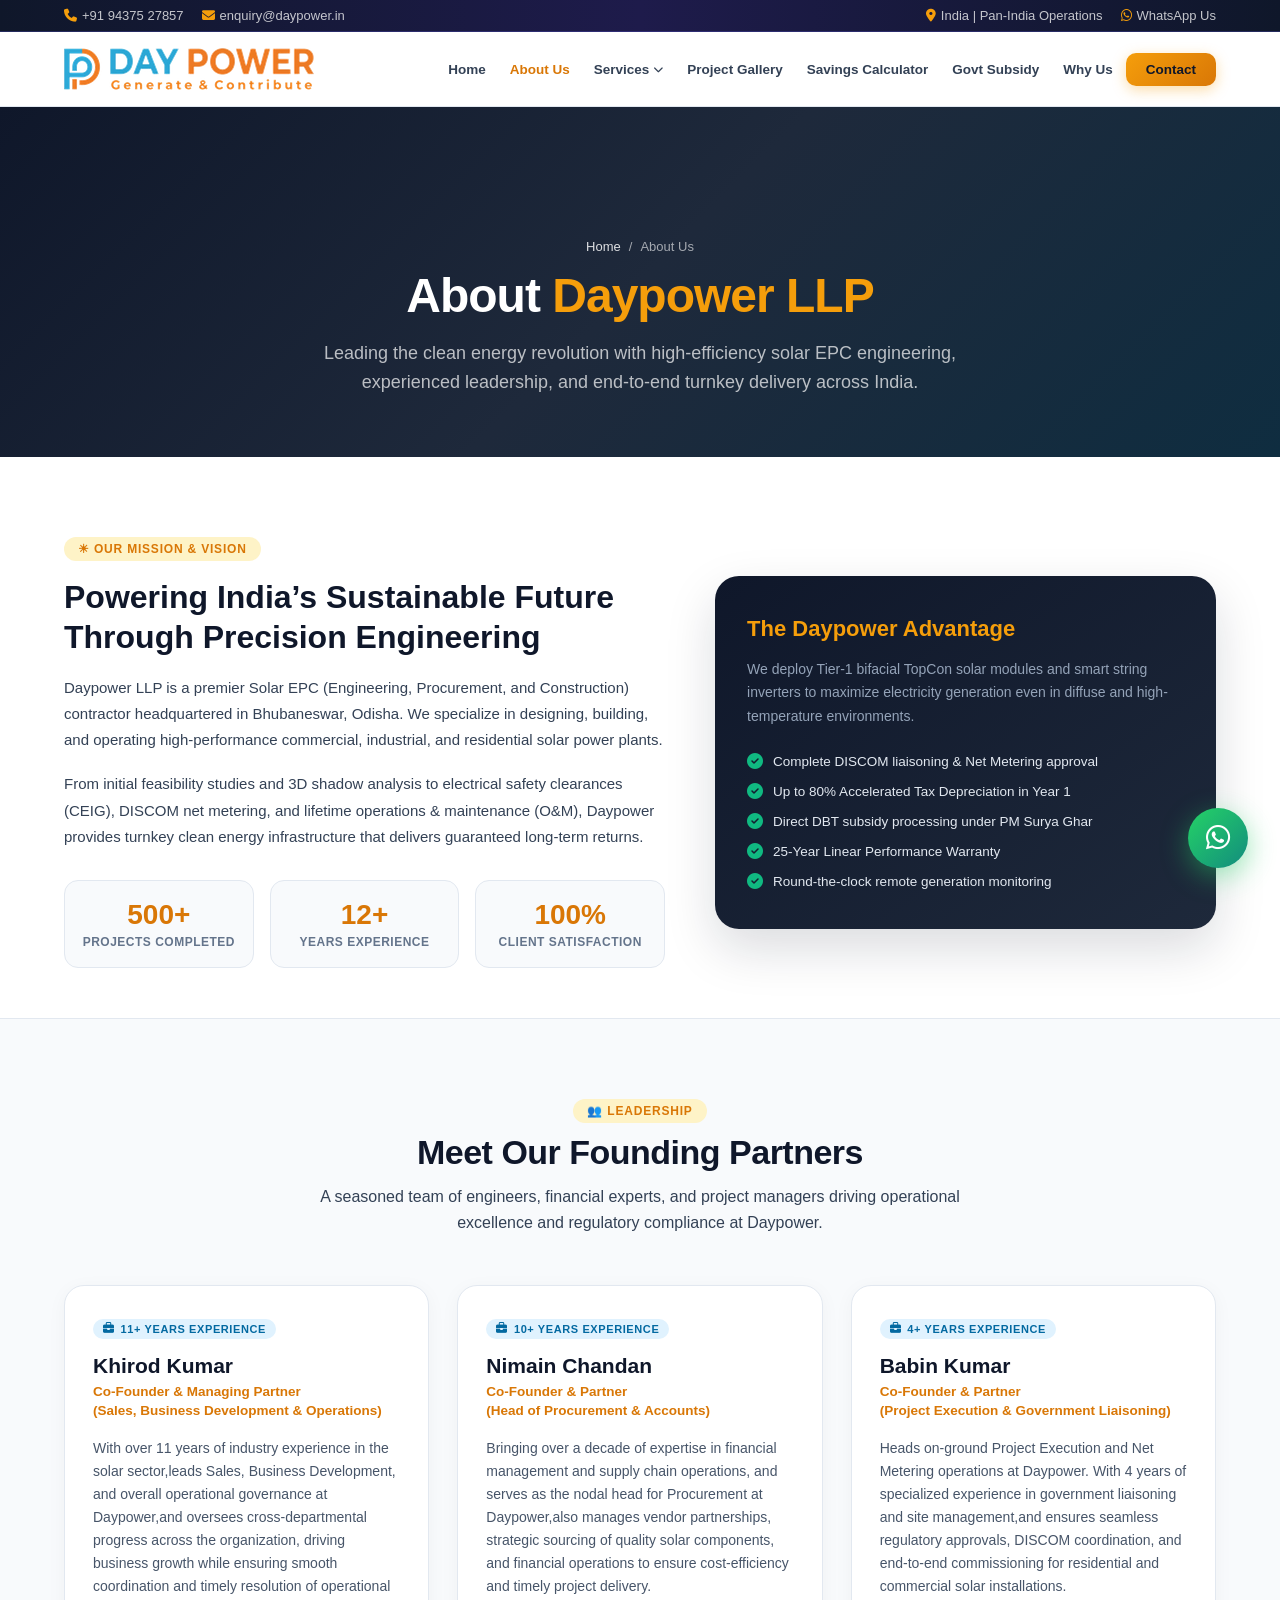
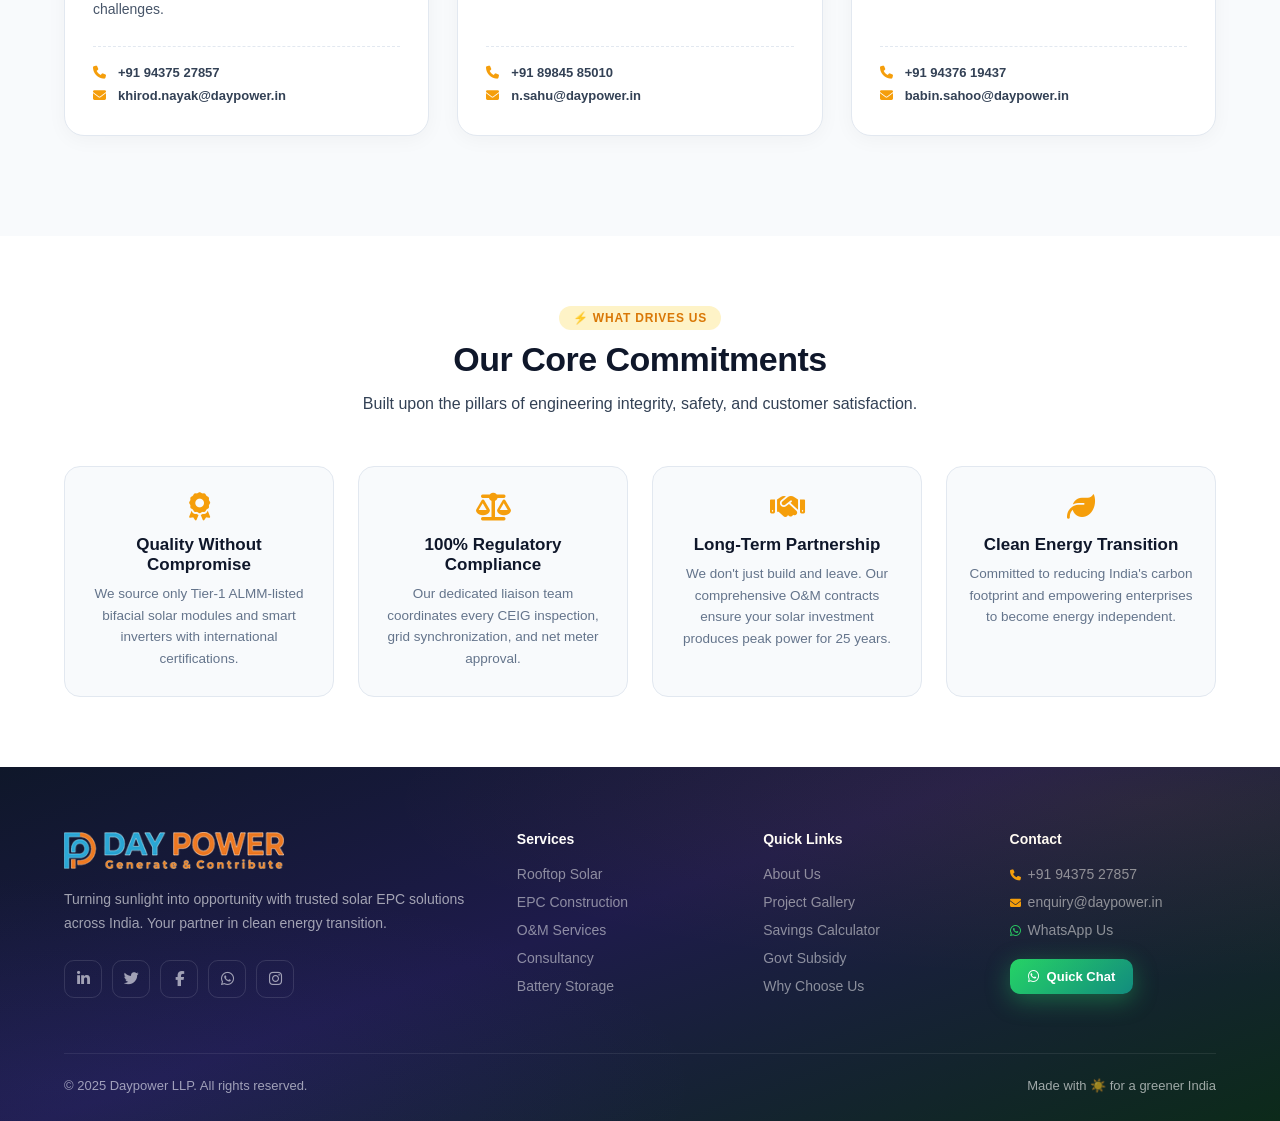
==== commit 9907d4af: "Update stats to 500+ projects and enhance service descriptions" ====
--- a/about.html
+++ b/about.html
@@ -349,8 +349,113 @@
         grid-template-columns: 1fr;
         gap: 36px;
       }
+
       .leaders-grid {
         grid-template-columns: 1fr;
+        gap: 20px;
+      }
+    }
+
+    @media (max-width: 768px) {
+      #about-hero {
+        padding: 100px 0 45px;
+      }
+
+      .about-hero-title {
+        font-size: 28px;
+        line-height: 1.25;
+      }
+
+      .about-hero-sub {
+        font-size: 15px;
+        line-height: 1.6;
+      }
+
+      .company-overview-section {
+        padding: 50px 0 35px;
+      }
+
+      .overview-left h2 {
+        font-size: 24px;
+        line-height: 1.35;
+      }
+
+      .overview-left p {
+        font-size: 14px;
+        line-height: 1.7;
+      }
+
+      .company-stats-pill-grid {
+        grid-template-columns: 1fr;
+        gap: 12px;
+      }
+
+      .stat-pill-box {
+        padding: 14px;
+      }
+
+      .stat-pill-num {
+        font-size: 24px;
+      }
+
+      .overview-right-card {
+        padding: 28px 20px;
+        border-radius: 18px;
+      }
+
+      .overview-right-card h3 {
+        font-size: 19px;
+      }
+
+      .overview-right-card p {
+        font-size: 13.5px;
+      }
+
+      .leadership-section {
+        padding: 50px 0 60px;
+      }
+
+      .section-header-center h2 {
+        font-size: 25px;
+        line-height: 1.3;
+      }
+
+      .section-header-center p {
+        font-size: 14.5px;
+      }
+
+      .leader-card {
+        padding: 24px 20px;
+        border-radius: 16px;
+      }
+
+      .leader-name {
+        font-size: 19px;
+      }
+
+      .leader-role {
+        font-size: 13px;
+        line-height: 1.45;
+      }
+
+      .leader-bio {
+        font-size: 13.5px;
+        line-height: 1.7;
+        margin-bottom: 20px;
+      }
+
+      .leader-contact-link {
+        font-size: 12.5px;
+        word-break: break-all;
+      }
+
+      .values-section {
+        padding: 50px 0;
+      }
+
+      .values-grid {
+        grid-template-columns: 1fr;
+        gap: 16px;
       }
     }
   </style>
@@ -413,7 +518,8 @@
         <a href="index.html">Home</a> <span>/</span> <span>About Us</span>
       </div>
       <h1 class="about-hero-title">About <span>Daypower LLP</span></h1>
-      <p class="about-hero-sub">Leading the clean energy revolution with high-efficiency solar EPC engineering, experienced leadership, and end-to-end turnkey delivery across India.</p>
+      <p class="about-hero-sub">Leading the clean energy revolution with high-efficiency solar EPC engineering,
+        experienced leadership, and end-to-end turnkey delivery across India.</p>
     </div>
   </section>
 
@@ -424,12 +530,16 @@
         <div class="overview-left">
           <div class="tag">☀ Our Mission & Vision</div>
           <h2>Powering India’s Sustainable Future Through Precision Engineering</h2>
-          <p>Daypower LLP is a premier Solar EPC (Engineering, Procurement, and Construction) contractor headquartered in Bhubaneswar, Odisha. We specialize in designing, building, and operating high-performance commercial, industrial, and residential solar power plants.</p>
-          <p>From initial feasibility studies and 3D shadow analysis to electrical safety clearances (CEIG), DISCOM net metering, and lifetime operations & maintenance (O&M), Daypower provides turnkey clean energy infrastructure that delivers guaranteed long-term returns.</p>
-          
+          <p>Daypower LLP is a premier Solar EPC (Engineering, Procurement, and Construction) contractor headquartered
+            in Bhubaneswar, Odisha. We specialize in designing, building, and operating high-performance commercial,
+            industrial, and residential solar power plants.</p>
+          <p>From initial feasibility studies and 3D shadow analysis to electrical safety clearances (CEIG), DISCOM net
+            metering, and lifetime operations & maintenance (O&M), Daypower provides turnkey clean energy infrastructure
+            that delivers guaranteed long-term returns.</p>
+
           <div class="company-stats-pill-grid">
             <div class="stat-pill-box">
-              <div class="stat-pill-num">300+</div>
+              <div class="stat-pill-num">500+</div>
               <div class="stat-pill-label">Projects Completed</div>
             </div>
             <div class="stat-pill-box">
@@ -445,7 +555,8 @@
 
         <div class="overview-right-card">
           <h3>The Daypower Advantage</h3>
-          <p>We deploy Tier-1 bifacial TopCon solar modules and smart string inverters to maximize electricity generation even in diffuse and high-temperature environments.</p>
+          <p>We deploy Tier-1 bifacial TopCon solar modules and smart string inverters to maximize electricity
+            generation even in diffuse and high-temperature environments.</p>
           <ul class="overview-features-list">
             <li><i class="fas fa-check-circle"></i> Complete DISCOM liaisoning & Net Metering approval</li>
             <li><i class="fas fa-check-circle"></i> Up to 80% Accelerated Tax Depreciation in Year 1</li>
@@ -464,18 +575,22 @@
       <div class="section-header-center">
         <div class="tag">👥 Leadership</div>
         <h2>Meet Our Founding Partners</h2>
-        <p>A seasoned team of engineers, financial experts, and project managers driving operational excellence and regulatory compliance at Daypower.</p>
+        <p>A seasoned team of engineers, financial experts, and project managers driving operational excellence and
+          regulatory compliance at Daypower.</p>
       </div>
 
       <div class="leaders-grid">
         <!-- Leader 1 -->
         <div class="leader-card">
           <div>
-            <div class="leader-avatar">KN</div>
             <div class="leader-exp-badge"><i class="fas fa-briefcase"></i> 11+ Years Experience</div>
-            <h3 class="leader-name">Khirod Kumar Nayak</h3>
-            <div class="leader-role">Co-Founder &amp; Managing Partner<br>(Sales, Business Development &amp; Operations)</div>
-            <p class="leader-bio">With over 11 years of industry experience in the solar sector, Khirod Kumar Nayak leads Sales, Business Development, and overall operational governance at Daypower. He oversees cross-departmental progress across the organization, driving business growth while ensuring smooth coordination and timely resolution of operational challenges.</p>
+            <h3 class="leader-name">Khirod Kumar</h3>
+            <div class="leader-role">Co-Founder &amp; Managing Partner<br>(Sales, Business Development &amp; Operations)
+            </div>
+            <p class="leader-bio">With over 11 years of industry experience in the solar sector,leads Sales, Business
+              Development, and overall operational governance at Daypower,and oversees cross-departmental progress
+              across the organization, driving business growth while ensuring smooth coordination and timely resolution
+              of operational challenges.</p>
           </div>
           <div class="leader-contact-box">
             <a href="tel:+919437527857" class="leader-contact-link">
@@ -490,11 +605,13 @@
         <!-- Leader 2 -->
         <div class="leader-card">
           <div>
-            <div class="leader-avatar">NS</div>
             <div class="leader-exp-badge"><i class="fas fa-briefcase"></i> 10+ Years Experience</div>
-            <h3 class="leader-name">Nimain Chandan Sahu</h3>
+            <h3 class="leader-name">Nimain Chandan</h3>
             <div class="leader-role">Co-Founder &amp; Partner<br>(Head of Procurement &amp; Accounts)</div>
-            <p class="leader-bio">Bringing over a decade of expertise in financial management and supply chain operations, Nimain Chandan Sahu serves as the nodal head for Procurement at Daypower. He manages vendor partnerships, strategic sourcing of quality solar components, and financial operations to ensure cost-efficiency and timely project delivery.</p>
+            <p class="leader-bio">Bringing over a decade of expertise in financial management and supply chain
+              operations, and serves as the nodal head for Procurement at Daypower,also manages vendor partnerships,
+              strategic sourcing of quality solar components, and financial operations to ensure cost-efficiency and
+              timely project delivery.</p>
           </div>
           <div class="leader-contact-box">
             <a href="tel:+918984585010" class="leader-contact-link">
@@ -509,15 +626,17 @@
         <!-- Leader 3 -->
         <div class="leader-card">
           <div>
-            <div class="leader-avatar">BS</div>
             <div class="leader-exp-badge"><i class="fas fa-briefcase"></i> 4+ Years Experience</div>
-            <h3 class="leader-name">Babin Kumar Sahoo</h3>
+            <h3 class="leader-name">Babin Kumar</h3>
             <div class="leader-role">Co-Founder &amp; Partner<br>(Project Execution &amp; Government Liaisoning)</div>
-            <p class="leader-bio">Babin Kumar Sahoo heads on-ground Project Execution and Net Metering operations at Daypower. With 4 years of specialized experience in government liaisoning and site management, he ensures seamless regulatory approvals, DISCOM coordination, and end-to-end commissioning for residential and commercial solar installations.</p>
+            <p class="leader-bio">Heads on-ground Project Execution and Net Metering operations at Daypower. With 4
+              years of specialized experience in government liaisoning and site management,and ensures seamless
+              regulatory approvals, DISCOM coordination, and end-to-end commissioning for residential and commercial
+              solar installations.</p>
           </div>
           <div class="leader-contact-box">
             <a href="tel:+917008619897" class="leader-contact-link">
-              <i class="fas fa-phone"></i> +91 70086 19897
+              <i class="fas fa-phone"></i> +91 94376 19437
             </a>
             <a href="mailto:babin.sahoo@daypower.in" class="leader-contact-link">
               <i class="fas fa-envelope"></i> babin.sahoo@daypower.in
@@ -541,17 +660,20 @@
         <div class="value-box">
           <i class="fas fa-award"></i>
           <h4>Quality Without Compromise</h4>
-          <p>We source only Tier-1 ALMM-listed bifacial solar modules and smart inverters with international certifications.</p>
+          <p>We source only Tier-1 ALMM-listed bifacial solar modules and smart inverters with international
+            certifications.</p>
         </div>
         <div class="value-box">
           <i class="fas fa-scale-balanced"></i>
           <h4>100% Regulatory Compliance</h4>
-          <p>Our dedicated liaison team coordinates every CEIG inspection, grid synchronization, and net meter approval.</p>
+          <p>Our dedicated liaison team coordinates every CEIG inspection, grid synchronization, and net meter approval.
+          </p>
         </div>
         <div class="value-box">
           <i class="fas fa-handshake"></i>
           <h4>Long-Term Partnership</h4>
-          <p>We don't just build and leave. Our comprehensive O&M contracts ensure your solar investment produces peak power for 25 years.</p>
+          <p>We don't just build and leave. Our comprehensive O&M contracts ensure your solar investment produces peak
+            power for 25 years.</p>
         </div>
         <div class="value-box">
           <i class="fas fa-leaf"></i>
@@ -570,7 +692,8 @@
           <div style="display:flex;align-items:center;gap:10px;margin-bottom:4px;">
             <img src="logo.png" alt="Day Power Logo" class="footer-logo-img">
           </div>
-          <p>Turning sunlight into opportunity with trusted solar EPC solutions across India. Your partner in clean energy transition.</p>
+          <p>Turning sunlight into opportunity with trusted solar EPC solutions across India. Your partner in clean
+            energy transition.</p>
           <div class="footer-socials">
             <a href="#"><i class="fab fa-linkedin-in"></i></a>
             <a href="#"><i class="fab fa-twitter"></i></a>
@@ -602,9 +725,12 @@
         <div class="footer-col">
           <h4>Contact</h4>
           <ul>
-            <li><a href="tel:+919437527857"><i class="fas fa-phone" style="color:var(--sun);margin-right:7px;font-size:11px;"></i>+91 94375 27857</a></li>
-            <li><a href="mailto:enquiry@daypower.in"><i class="fas fa-envelope" style="color:var(--sun);margin-right:7px;font-size:11px;"></i>enquiry@daypower.in</a></li>
-            <li><a href="https://wa.me/919437527857" target="_blank"><i class="fab fa-whatsapp" style="color:#25d366;margin-right:7px;font-size:12px;"></i>WhatsApp Us</a></li>
+            <li><a href="tel:+919437527857"><i class="fas fa-phone"
+                  style="color:var(--sun);margin-right:7px;font-size:11px;"></i>+91 94375 27857</a></li>
+            <li><a href="mailto:enquiry@daypower.in"><i class="fas fa-envelope"
+                  style="color:var(--sun);margin-right:7px;font-size:11px;"></i>enquiry@daypower.in</a></li>
+            <li><a href="https://wa.me/919437527857" target="_blank"><i class="fab fa-whatsapp"
+                  style="color:#25d366;margin-right:7px;font-size:12px;"></i>WhatsApp Us</a></li>
           </ul>
           <div style="margin-top:20px;">
             <a href="https://wa.me/919437527857?text=Hi%2C%20I%20need%20solar%20consultation!" target="_blank"
@@ -633,4 +759,4 @@
   <script src="script.js"></script>
 </body>
 
-</html>
+</html>
